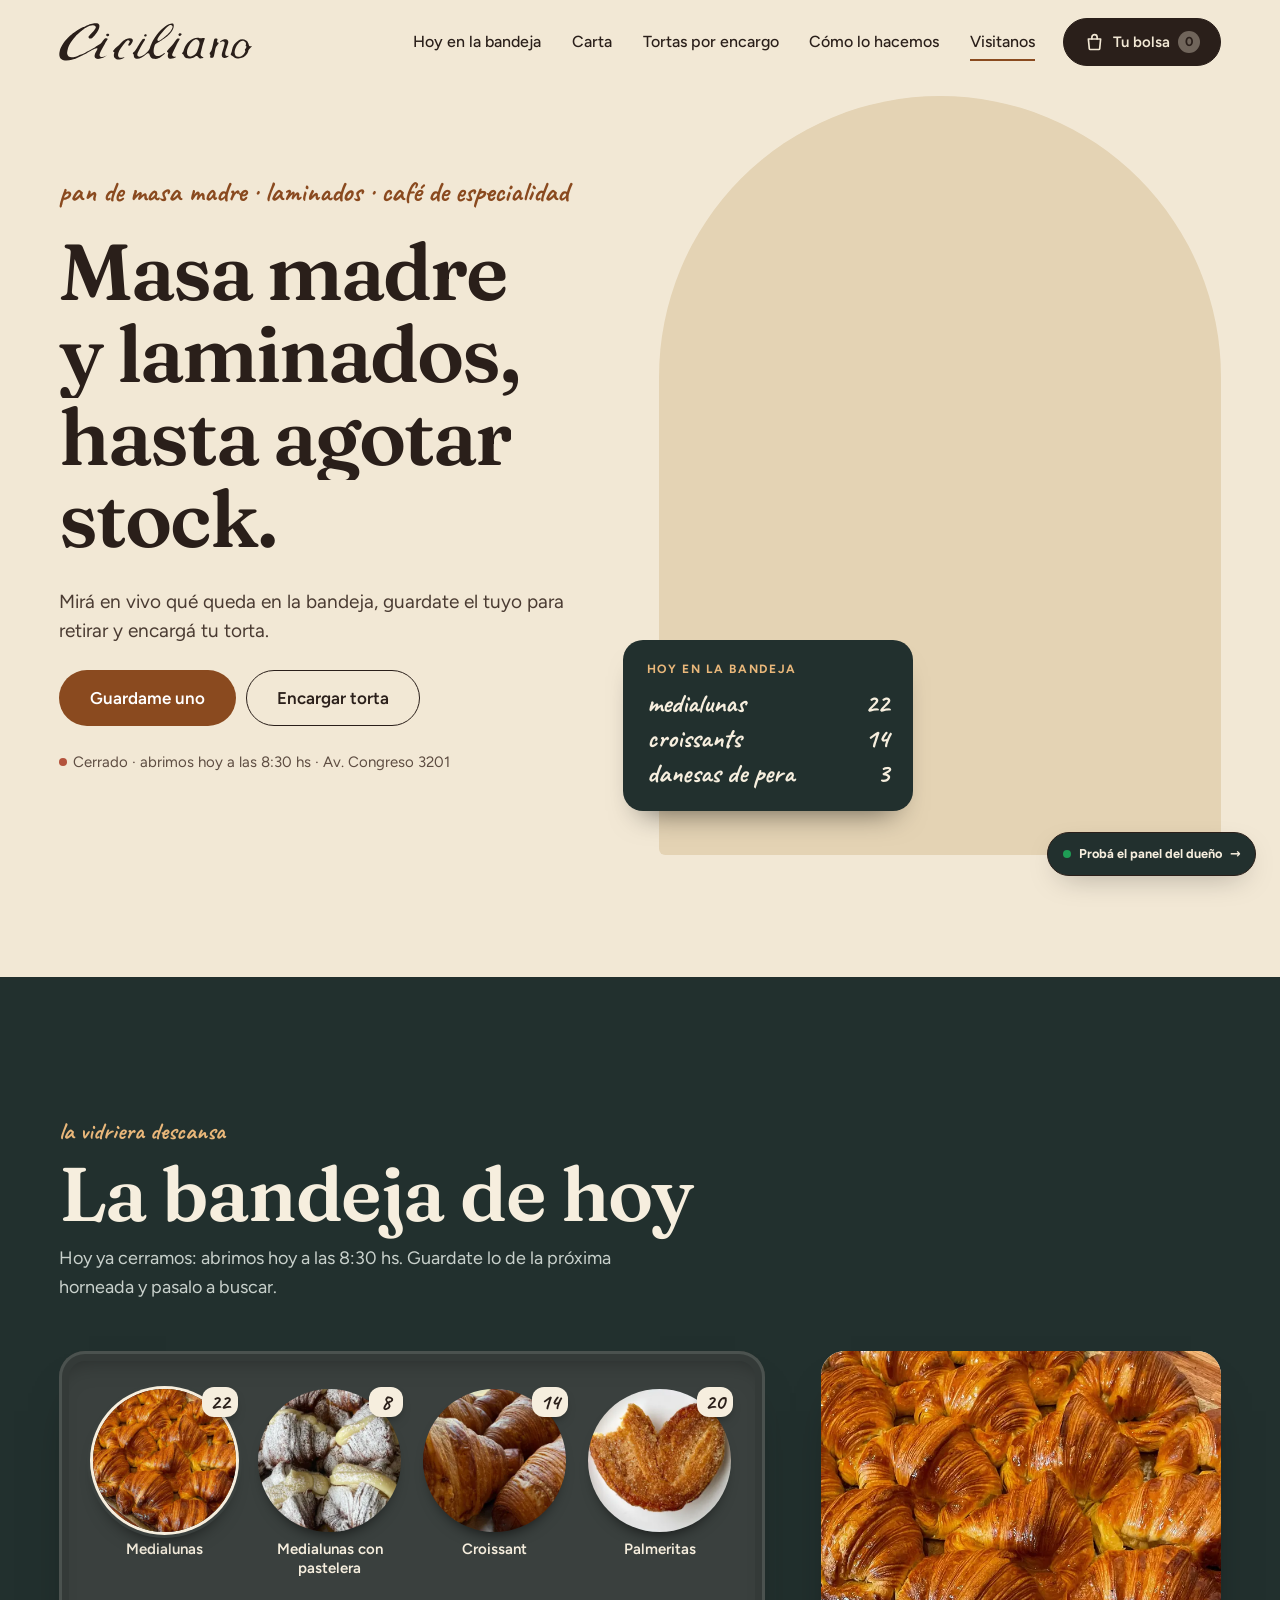
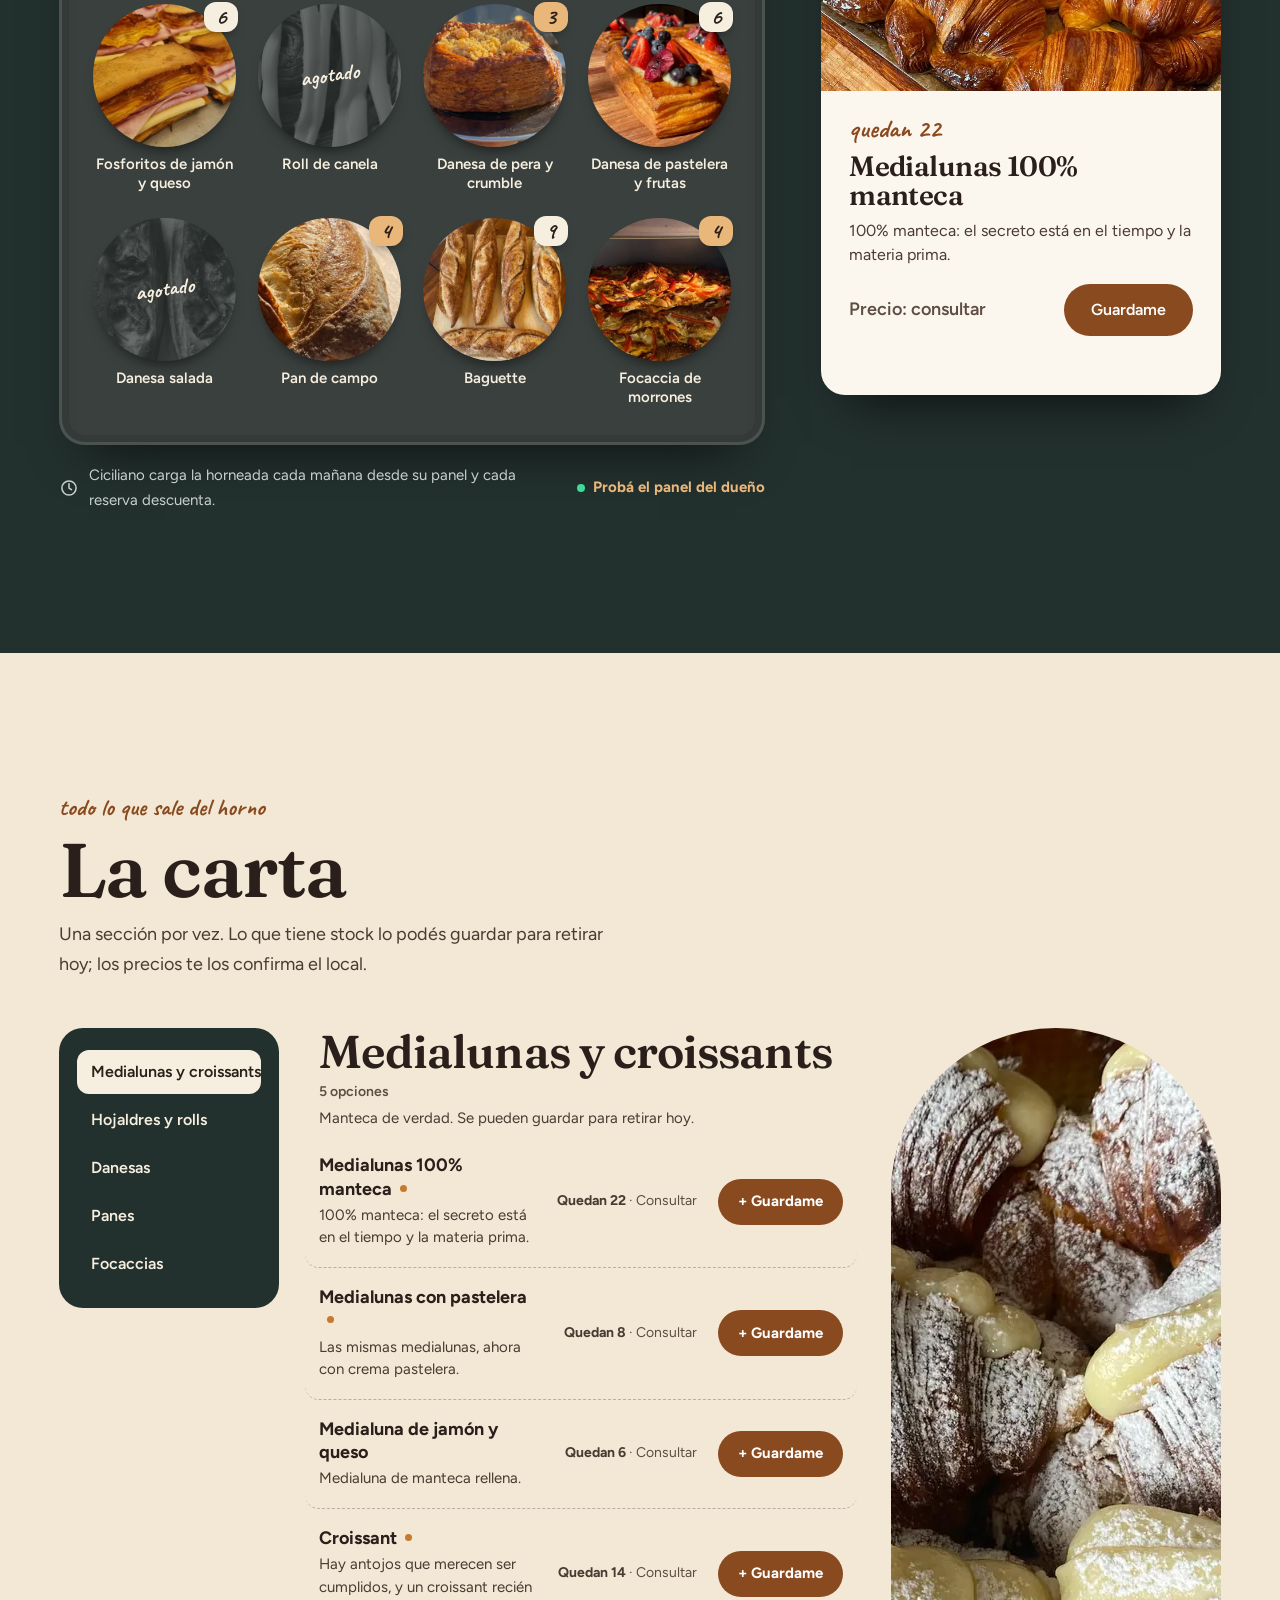
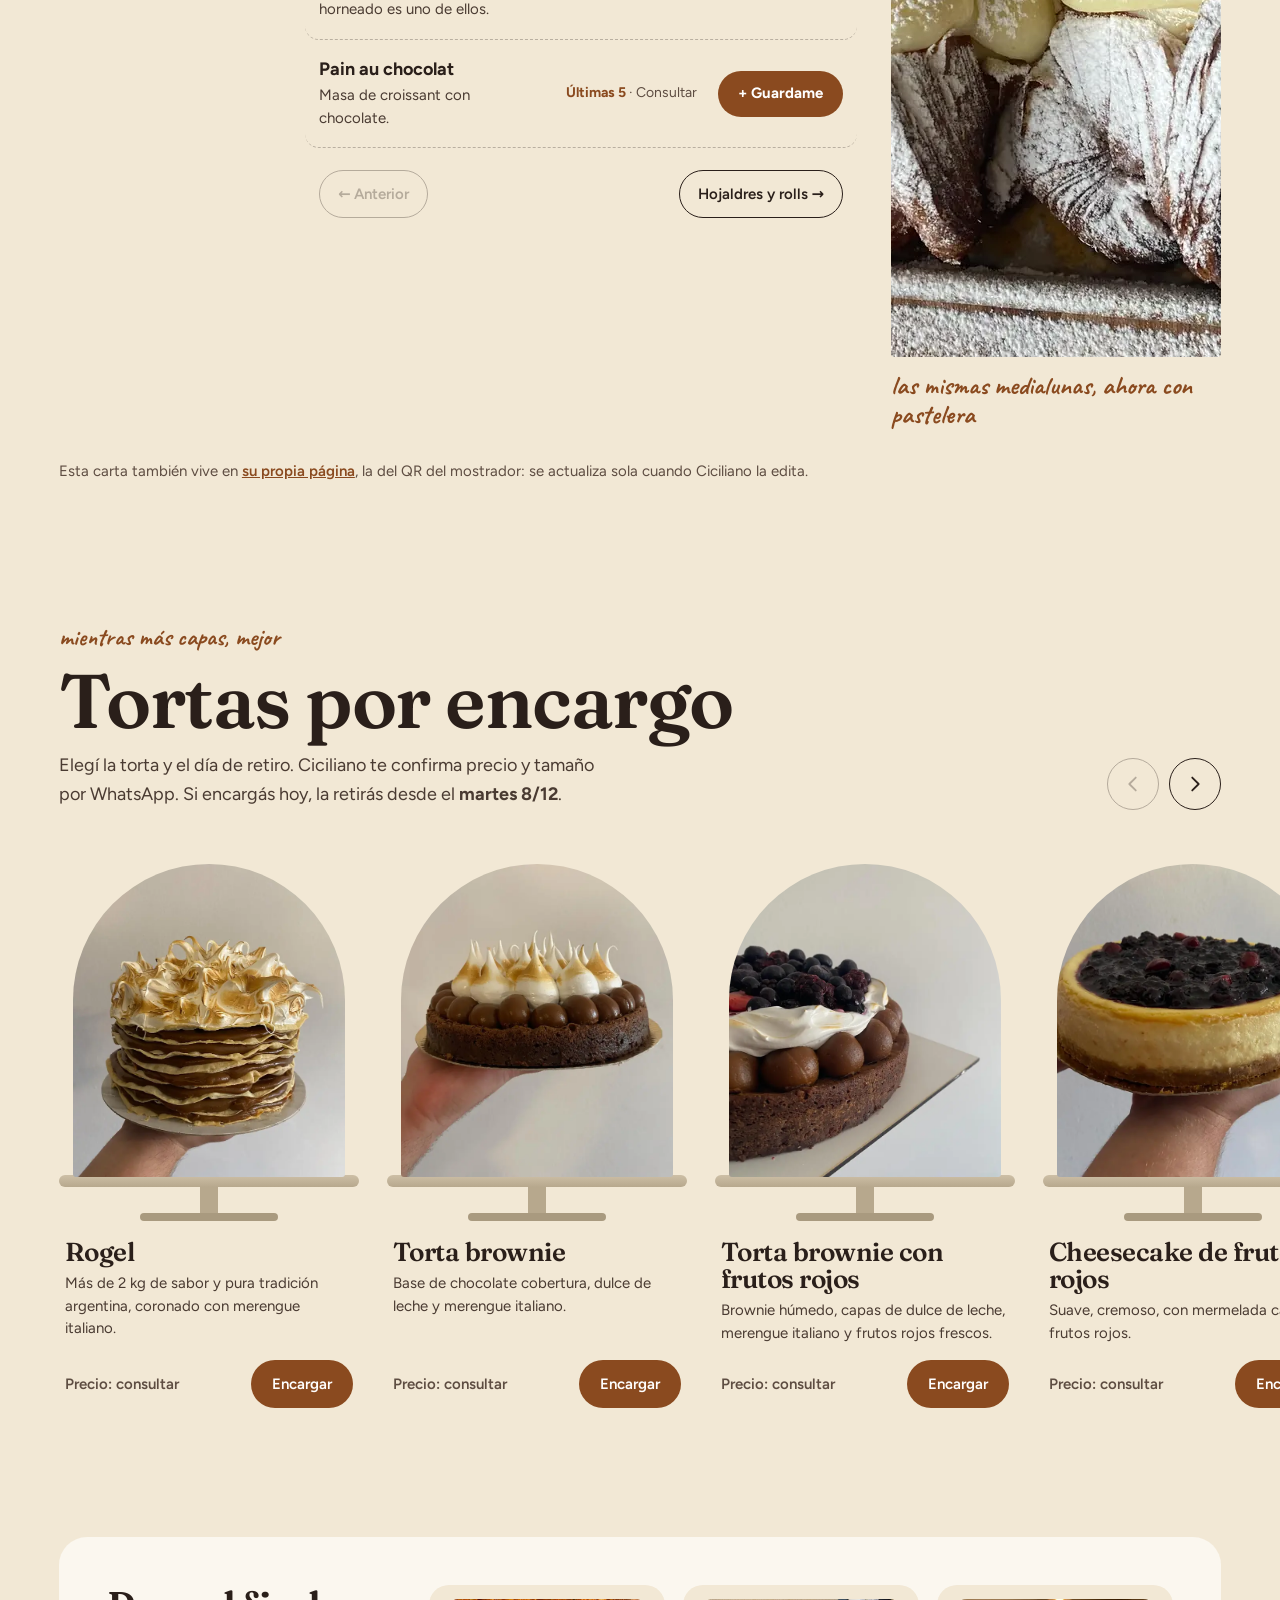
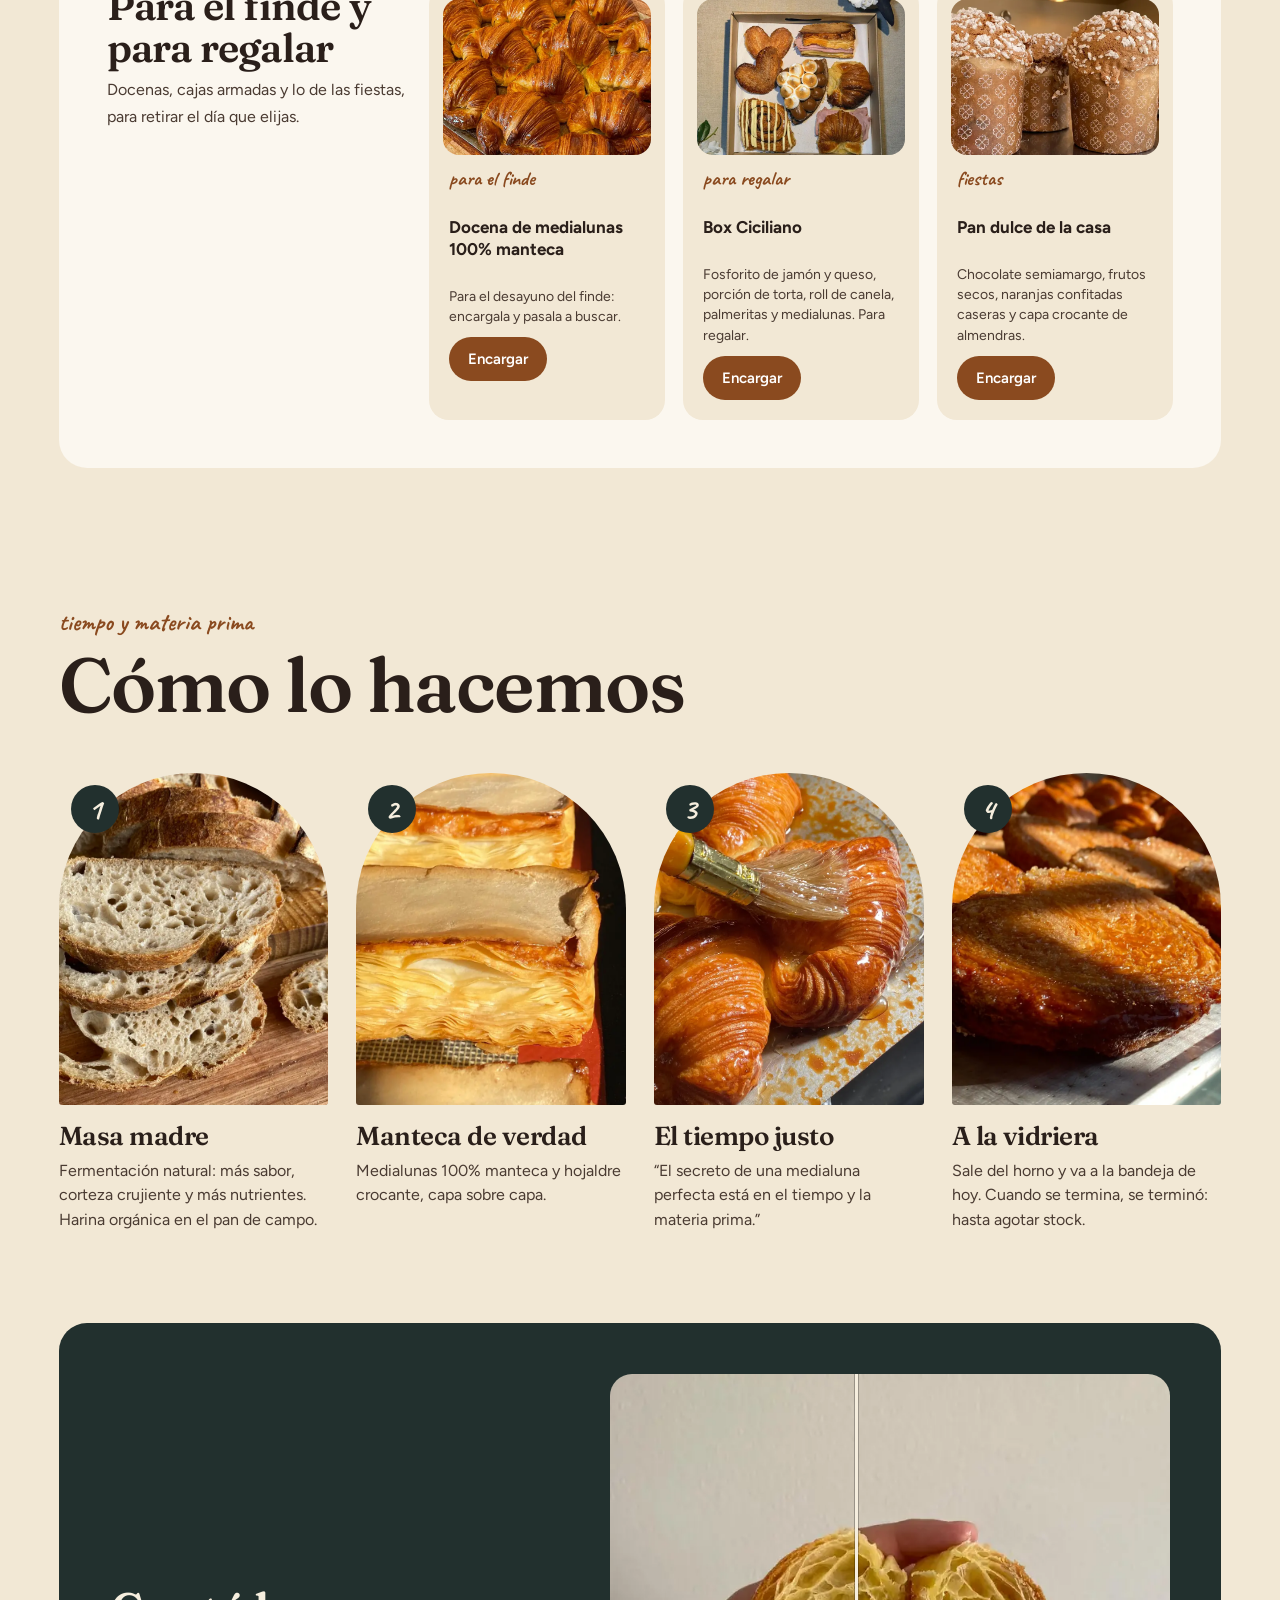
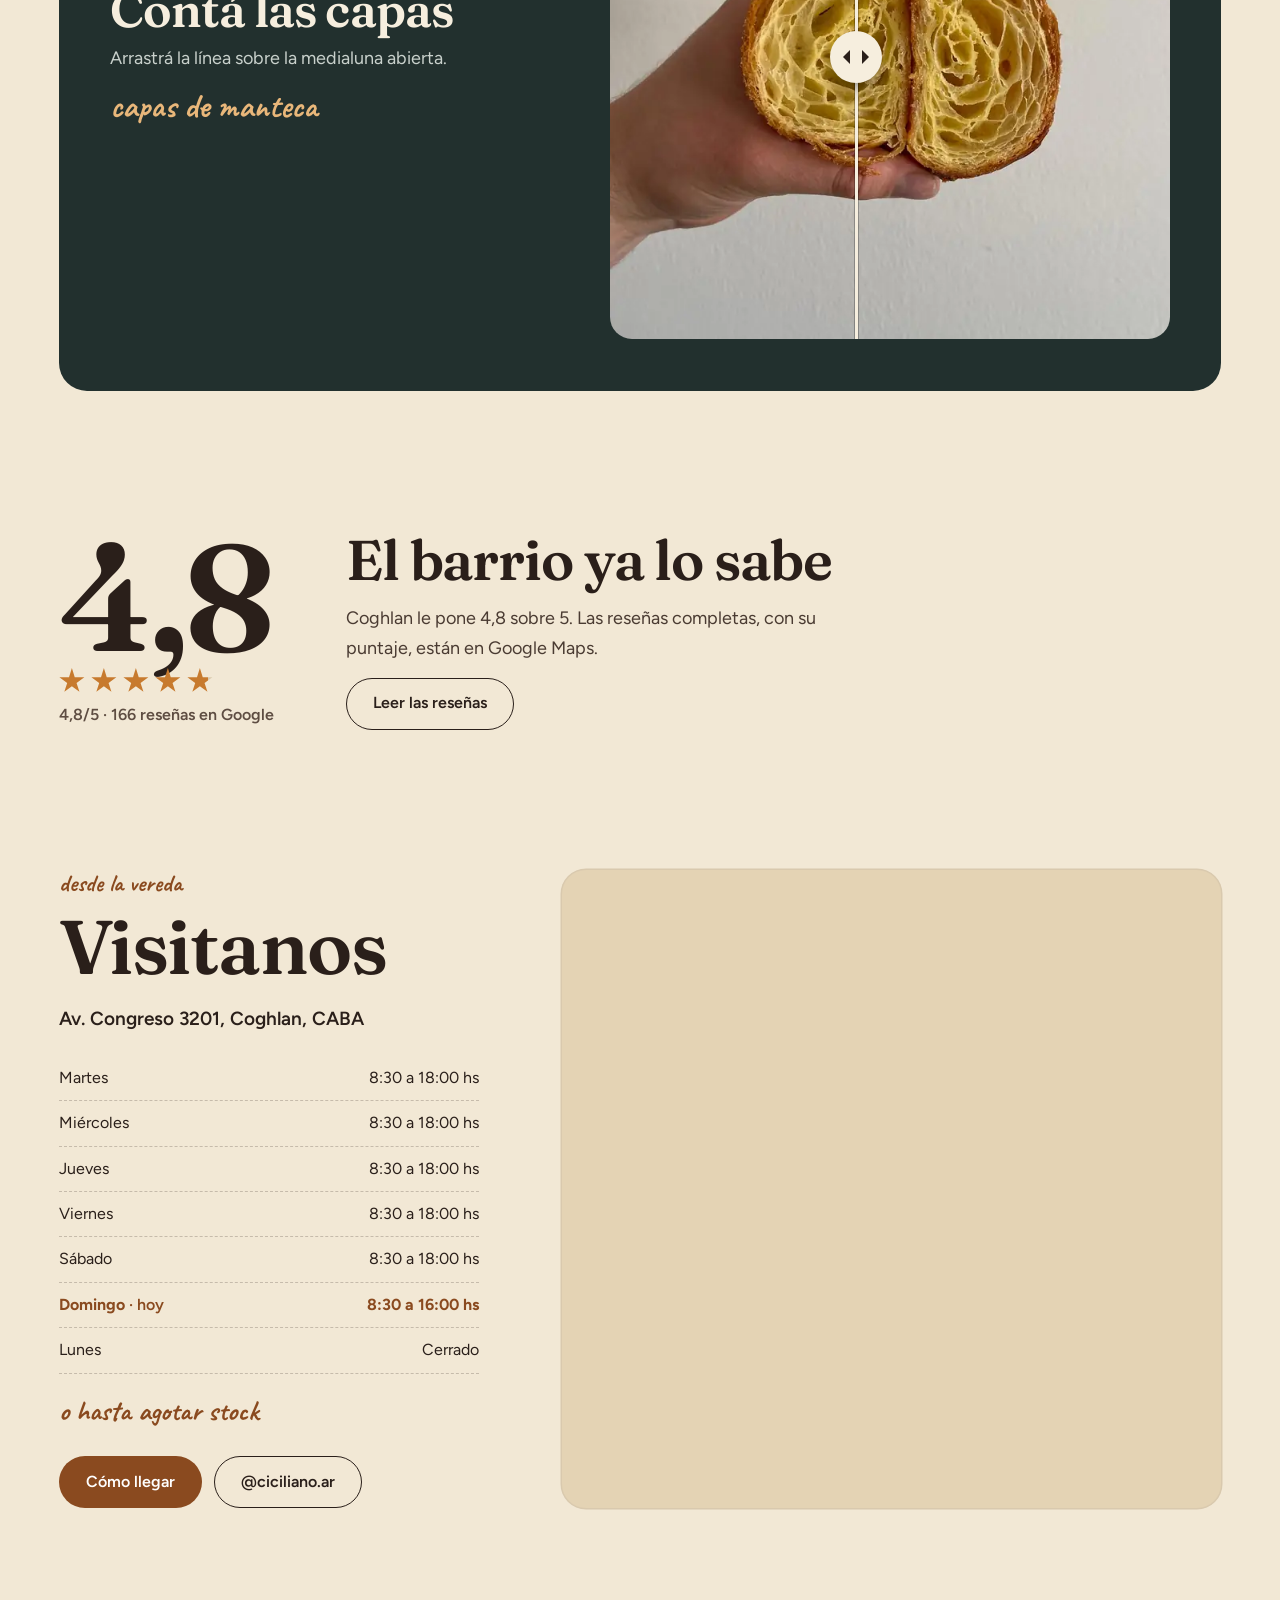
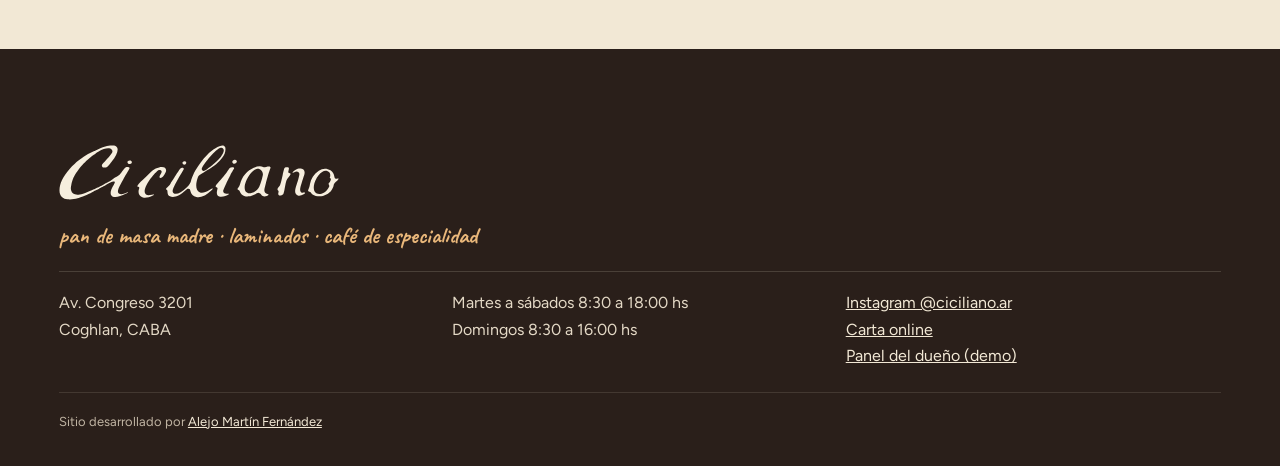
==== index.html @ fe84a6ce "Demo Ciciliano: bandeja de hoy con stock, carta, tortas por encargo y kit Co-Authored-By: Claude Opu" ====
<!doctype html>
<html lang="es">
<head>
<meta charset="utf-8">
<meta name="viewport" content="width=device-width, initial-scale=1, viewport-fit=cover">
<title>Ciciliano · Masa madre y laminados en Coghlan</title>
<meta property="og:image" content="https://ciciliano.vercel.app/img/og.jpg?v=1">
<meta property="og:image:width" content="1200">
<meta property="og:image:height" content="630">
<meta property="og:image:type" content="image/jpeg">
<meta property="og:image:alt" content="Ciciliano: masa madre y laminados en Coghlan, hasta agotar stock">
<meta property="og:title" content="Ciciliano · Hasta agotar stock">
<meta property="og:description" content="Croissants, panes de masa madre y tortas por encargo en Coghlan.">
<meta property="og:url" content="https://ciciliano.vercel.app/">
<meta property="og:type" content="website">
<meta property="og:site_name" content="Ciciliano">
<meta property="og:locale" content="es_AR">
<meta name="twitter:card" content="summary_large_image">
<meta name="twitter:image" content="https://ciciliano.vercel.app/img/og.jpg?v=1">
<meta name="description" content="Ciciliano: pan de masa madre, laminados y café de especialidad en Av. Congreso 3201, Coghlan. Mirá qué queda hoy, guardate el tuyo para retirar y encargá tu torta.">
<meta name="theme-color" content="#F2E8D5">
<link rel="icon" href="img/favicon.png" type="image/png">
<link rel="apple-touch-icon" href="img/apple-touch.png">
<script>
  (function () {
    var d = document.documentElement; d.classList.add('js');
    if (!matchMedia('(prefers-reduced-motion: reduce)').matches) d.classList.add('con-intro');
  })();
</script>
<link rel="preload" as="font" type="font/woff2" href="fonts/fraunces-latin-600-normal.woff2" crossorigin>
<link rel="preload" as="font" type="font/woff2" href="fonts/figtree-latin-400-normal.woff2" crossorigin>
<link rel="stylesheet" href="css/fuentes.css?v=1">
<link rel="preload" as="image" imagesrcset="img/f/hero-celu-480.webp 480w, img/f/hero-celu-800.webp 800w, img/f/hero-celu-1100.webp 1100w" imagesizes="92vw" media="(max-width: 899px)">
<link rel="preload" as="image" imagesrcset="img/f/hero-desk-800.webp 800w, img/f/hero-desk-1300.webp 1300w" imagesizes="46vw" media="(min-width: 900px)">
<link rel="stylesheet" href="kit/kit.css?v=1">
<link rel="stylesheet" href="css/estilos.css?v=1">
</head>
<body>

<!-- ============ INTRO: la vidriera se dibuja a tiza ============ -->
<div class="intro" aria-hidden="true">
  <div class="intro__panos"><span class="intro__pano"></span><span class="intro__pano"></span><span class="intro__pano"></span></div>
  <div class="intro__marca">
    <svg class="intro__luna" viewBox="0 0 64 40" fill="none" stroke="currentColor" stroke-width="1.8" stroke-linecap="round" stroke-linejoin="round"><path pathLength="1" d="M4 30c6-14 18-22 28-22s22 8 28 22"/><path pathLength="1" d="M4 30c4 2 8 2 12-2"/><path pathLength="1" d="M60 30c-4 2-8 2-12-2"/><path pathLength="1" d="M18 14c2 6 2 12 0 16"/><path pathLength="1" d="M32 8v22"/><path pathLength="1" d="M46 14c-2 6-2 12 0 16"/></svg>
    <img class="intro__logo" src="img/logo-claro.svg" alt="" width="2419" height="477">
  </div>
</div>

<a class="saltar" href="#hoy">Ir a la bandeja de hoy</a>

<!-- ============ BARRA ============ -->
<header class="barra" data-barra>
  <div class="barra__in">
    <a class="barra__logo" href="#inicio" aria-label="Ciciliano, inicio"><img src="img/logo.svg" alt="Ciciliano" width="2419" height="477"></a>
    <nav class="barra__nav" aria-label="Secciones">
      <a href="#hoy">Hoy en la bandeja</a>
      <a href="#carta">Carta</a>
      <a href="#tortas">Tortas por encargo</a>
      <a href="#capas">Cómo lo hacemos</a>
      <a href="#visitanos">Visitanos</a>
    </nav>
    <button type="button" class="bolsa-btn" data-kit-open="carrito" data-kit-target aria-label="Tu bolsa">
      <svg viewBox="0 0 24 24" aria-hidden="true"><path d="M5 8h14l-1.1 11.2a1 1 0 0 1-1 .8H7.1a1 1 0 0 1-1-.8Z"/><path d="M9 8V6a3 3 0 0 1 6 0v2"/></svg>
      <span class="bolsa-btn__t">Tu bolsa</span>
      <span class="bolsa-btn__n" data-bolsa-n>0</span>
    </button>
    <button type="button" class="menu-btn" data-menu-abrir aria-label="Abrir menú" aria-expanded="false" aria-controls="menu">
      <svg viewBox="0 0 24 24" aria-hidden="true"><path d="M4 9h16M4 15h16"/></svg>
    </button>
  </div>
</header>

<div class="menu" id="menu" hidden>
  <div class="menu__top">
    <img src="img/logo-claro.svg" alt="Ciciliano" width="2419" height="477" class="menu__logo">
    <button type="button" class="menu__cerrar" data-menu-cerrar aria-label="Cerrar menú"><svg viewBox="0 0 24 24" aria-hidden="true"><path d="M6 6l12 12M18 6L6 18"/></svg></button>
  </div>
  <nav class="menu__nav" aria-label="Menú">
    <a href="#hoy">Hoy en la bandeja</a>
    <a href="#carta">Carta</a>
    <a href="#tortas">Tortas por encargo</a>
    <a href="#capas">Cómo lo hacemos</a>
    <a href="#visitanos">Visitanos</a>
  </nav>
  <p class="menu__pie">Martes a sábados 8:30 a 18:00 hs<br>Domingos 8:30 a 16:00 hs<br><span class="tiza">o hasta agotar stock</span></p>
  <a class="panel-link" href="admin/" target="_blank" rel="noopener">Probá el panel del dueño</a>
</div>

<main id="inicio">

<!-- ============ HERO A · Recién salido ============ -->
<section class="hero" aria-labelledby="hero-t">
  <div class="hero__in">
    <div class="hero__texto">
      <p class="hero__kicker tiza" data-kicker><span class="solo-desk">pan de </span>masa madre · laminados · café<span class="solo-desk"> de especialidad</span></p>
      <h1 class="hero__t" id="hero-t"><span class="ln"><span>Masa madre</span></span> <span class="ln"><span>y laminados,</span></span> <span class="ln"><span>hasta agotar</span></span> <span class="ln"><span>stock.</span></span></h1>
      <p class="hero__sub">Mirá en vivo qué queda en la bandeja, guardate el tuyo para retirar y encargá tu torta.</p>
      <div class="hero__ctas">
        <a class="btn btn--corteza" href="#hoy">Guardame uno</a>
        <a class="btn btn--linea" href="#tortas">Encargar torta</a>
      </div>
      <p class="hero__estado" data-estado>Martes a sábados 8:30 a 18:00 hs · Av. Congreso 3201</p>
    </div>
    <figure class="hero__foto">
      <picture>
        <source media="(min-width: 900px)" srcset="img/f/hero-desk-800.webp 800w, img/f/hero-desk-1300.webp 1300w" sizes="46vw">
        <img src="img/f/hero-celu-800.webp" srcset="img/f/hero-celu-480.webp 480w, img/f/hero-celu-800.webp 800w, img/f/hero-celu-1100.webp 1100w" sizes="92vw" alt="Bandeja de medialunas de manteca recién horneadas" width="1440" height="1911" fetchpriority="high" decoding="async">
      </picture>
      <div class="hero__ticket" data-ticket>
        <span class="hero__ticket-k">Hoy en la bandeja</span>
        <ul class="hero__ticket-l" data-ticket-lista>
          <li><span>medialunas</span><b>&nbsp;</b></li>
          <li><span>croissants</span><b>&nbsp;</b></li>
          <li><span>danesas</span><b>&nbsp;</b></li>
        </ul>
      </div>
    </figure>
  </div>
</section>

<!-- ============ LA BANDEJA DE HOY ============ -->
<section class="hoy" id="hoy" aria-labelledby="hoy-t">
  <div class="hoy__in">
    <header class="sec-cab rv">
      <p class="tiza sec-cab__k" data-momento-k>recién salido del horno</p>
      <h2 class="sec-cab__t" id="hoy-t">La bandeja de hoy</h2>
      <p class="sec-cab__sub" data-momento-sub>Lo que salió del horno y cuánto queda. Tocá una pieza y te la guardamos para retirar.</p>
    </header>
    <div class="hoy__grid">
      <div class="bandeja rv" data-bandeja-wrap>
        <div class="bandeja__marco">
          <ul class="bandeja__piezas" data-bandeja aria-label="Productos de hoy"></ul>
        </div>
        <p class="bandeja__pie"><svg viewBox="0 0 24 24" aria-hidden="true"><path d="M12 7v5l3 2"/><circle cx="12" cy="12" r="8.5"/></svg><span data-bandeja-pie>Ciciliano carga la horneada cada mañana desde su panel y cada reserva descuenta.</span><a class="panel-link" href="admin/" target="_blank" rel="noopener">Probá el panel del dueño</a></p>
      </div>
      <aside class="pieza" data-pieza aria-labelledby="pieza-t" aria-live="polite">
        <div class="pieza__hoja">
          <button type="button" class="pieza__cerrar" data-pieza-cerrar aria-label="Cerrar"><svg viewBox="0 0 24 24" aria-hidden="true"><path d="M6 6l12 12M18 6L6 18"/></svg></button>
          <figure class="pieza__foto"><img src="img/f/medialunas-700.webp" alt="" width="700" height="929" data-pieza-img decoding="async"></figure>
          <div class="pieza__body">
            <p class="pieza__q tiza" data-pieza-q>&nbsp;</p>
            <h3 class="pieza__t" id="pieza-t" data-pieza-t>Medialunas 100% manteca</h3>
            <p class="pieza__d" data-pieza-d>&nbsp;</p>
            <div class="pieza__acc">
              <span class="pieza__precio" data-pieza-precio>Consultar</span>
              <button type="button" class="btn btn--corteza pieza__add" data-pieza-add>Guardame</button>
            </div>
            <p class="pieza__en" data-pieza-en>&nbsp;</p>
          </div>
        </div>
      </aside>
    </div>
  </div>
  <div class="pieza-fondo" data-pieza-fondo hidden></div>
</section>

<!-- ============ CARTA ============ -->
<section class="carta" id="carta" aria-labelledby="carta-t">
  <div class="carta__in">
    <header class="sec-cab rv">
      <p class="tiza sec-cab__k">todo lo que sale del horno</p>
      <h2 class="sec-cab__t" id="carta-t">La carta</h2>
      <p class="sec-cab__sub">Una sección por vez. Lo que tiene stock lo podés guardar para retirar hoy; los precios te los confirma el local.</p>
    </header>
    <div class="carta__grid rv">
      <div id="carta-kit" class="carta-kit" data-kit="carta"></div>
      <figure class="carta__foto" aria-hidden="true">
        <img src="img/f/medialunas-pastelera-700.webp" alt="" width="700" height="929" data-foto-img decoding="async">
        <figcaption class="tiza" data-foto-nom>las mismas medialunas, ahora con pastelera</figcaption>
      </figure>
    </div>
    <p class="carta__qr">Esta carta también vive en <a href="carta/">su propia página</a>, la del QR del mostrador: se actualiza sola cuando Ciciliano la edita.</p>
  </div>
</section>

<!-- ============ TORTAS POR ENCARGO: el pie de tortas ============ -->
<section class="tortas" id="tortas" aria-labelledby="tortas-t">
  <div class="tortas__in">
    <header class="sec-cab sec-cab--fila rv">
      <div>
        <p class="tiza sec-cab__k">mientras más capas, mejor</p>
        <h2 class="sec-cab__t" id="tortas-t">Tortas por encargo</h2>
        <p class="sec-cab__sub">Elegí la torta y el día de retiro. Ciciliano te confirma precio y tamaño por WhatsApp. <span data-proximo>Se encargan con 48 hs.</span></p>
      </div>
      <div class="flechas" aria-hidden="false">
        <button type="button" class="flecha" data-tortas-prev aria-label="Torta anterior"><svg viewBox="0 0 24 24" aria-hidden="true"><path d="M15 5l-7 7 7 7"/></svg></button>
        <button type="button" class="flecha" data-tortas-next aria-label="Torta siguiente"><svg viewBox="0 0 24 24" aria-hidden="true"><path d="M9 5l7 7-7 7"/></svg></button>
      </div>
    </header>
    <div class="pies rv" data-pies aria-label="Tortas enteras"></div>
    <div class="regalar rv">
      <div class="regalar__cab">
        <h3 class="regalar__t">Para el finde y para regalar</h3>
        <p class="regalar__sub">Docenas, cajas armadas y lo de las fiestas, para retirar el día que elijas.</p>
      </div>
      <div class="regalar__lista" data-regalar></div>
    </div>
  </div>
</section>

<!-- ============ CÓMO LO HACEMOS ============ -->
<section class="capas" id="capas" aria-labelledby="capas-t">
  <div class="capas__in">
    <header class="sec-cab rv">
      <p class="tiza sec-cab__k">tiempo y materia prima</p>
      <h2 class="sec-cab__t" id="capas-t">Cómo lo hacemos</h2>
    </header>
    <ol class="pasos" data-pasos>
      <li class="paso rv" style="--d:0">
        <figure class="paso__foto"><img src="img/f/pan-rebanado-700.webp" alt="Pan de campo de masa madre cortado" width="700" height="828" loading="lazy" decoding="async" draggable="false"></figure>
        <span class="paso__n tiza">1</span>
        <h3 class="paso__t">Masa madre</h3>
        <p class="paso__d">Fermentación natural: más sabor, corteza crujiente y más nutrientes. Harina orgánica en el pan de campo.</p>
      </li>
      <li class="paso rv" style="--d:1">
        <figure class="paso__foto"><img src="img/f/fosforitos-700.webp" alt="Capas de hojaldre de un fosforito" width="700" height="928" loading="lazy" decoding="async" draggable="false"></figure>
        <span class="paso__n tiza">2</span>
        <h3 class="paso__t">Manteca de verdad</h3>
        <p class="paso__d">Medialunas 100% manteca y hojaldre crocante, capa sobre capa.</p>
      </li>
      <li class="paso rv" style="--d:2">
        <figure class="paso__foto"><img src="img/f/pincelado-800.webp" alt="Croissants recién pincelados" width="800" height="1066" loading="lazy" decoding="async" draggable="false"></figure>
        <span class="paso__n tiza">3</span>
        <h3 class="paso__t">El tiempo justo</h3>
        <p class="paso__d">“El secreto de una medialuna perfecta está en el tiempo y la materia prima.”</p>
      </li>
      <li class="paso rv" style="--d:3">
        <figure class="paso__foto"><img src="img/f/palmeritas-bandeja-700.webp" alt="Bandeja de palmeritas recién horneadas" width="700" height="933" loading="lazy" decoding="async" draggable="false"></figure>
        <span class="paso__n tiza">4</span>
        <h3 class="paso__t">A la vidriera</h3>
        <p class="paso__d">Sale del horno y va a la bandeja de hoy. Cuando se termina, se terminó: hasta agotar stock.</p>
      </li>
    </ol>
    <div class="lupa rv">
      <div class="lupa__txt">
        <h3 class="lupa__t">Contá las capas</h3>
        <p class="lupa__d">Arrastrá la línea sobre la medialuna abierta.</p>
        <p class="lupa__nom tiza" data-lupa-nom aria-live="polite">capas de manteca</p>
      </div>
      <div class="lupa__fig" data-lupa>
        <img src="img/f/medialuna-corte-700.webp" srcset="img/f/medialuna-corte-700.webp 700w, img/f/medialuna-corte-1100.webp 1100w" sizes="(min-width: 900px) 560px, 90vw" alt="Medialuna abierta en la mano: se ven las capas del laminado" width="700" height="707" loading="lazy" decoding="async" draggable="false">
        <span class="lupa__linea" data-lupa-linea aria-hidden="true"><span class="lupa__manija"></span></span>
        <label class="sr" for="lupa-r">Mover la línea</label>
        <input class="lupa__rango" id="lupa-r" type="range" min="0" max="100" value="44" data-lupa-r>
      </div>
    </div>
  </div>
</section>

<!-- ============ RESEÑAS ============ -->
<section class="resenas" id="resenas" aria-labelledby="resenas-t">
  <div class="resenas__in rv">
    <div class="resenas__nota">
      <span class="resenas__num">4,8</span>
      <span class="estrellas" role="img" aria-label="4,8 de 5 estrellas"><i></i><i></i><i></i><i></i><i class="casi"></i></span>
      <span class="resenas__de">4,8/5 · 166 reseñas en Google</span>
    </div>
    <div class="resenas__txt">
      <h2 class="resenas__t" id="resenas-t">El barrio ya lo sabe</h2>
      <p>Coghlan le pone 4,8 sobre 5. Las reseñas completas, con su puntaje, están en Google Maps.</p>
      <a class="btn btn--linea" href="https://www.google.com/maps/search/?api=1&amp;query=Ciciliano+Av.+Congreso+3201+CABA" target="_blank" rel="noopener">Leer las reseñas</a>
    </div>
  </div>
</section>

<!-- ============ VISITANOS ============ -->
<section class="visitanos" id="visitanos" aria-labelledby="visitanos-t">
  <div class="visitanos__in">
    <div class="visitanos__datos rv">
      <p class="tiza sec-cab__k">desde la vereda</p>
      <h2 class="sec-cab__t" id="visitanos-t">Visitanos</h2>
      <p class="visitanos__dir">Av. Congreso 3201, Coghlan, CABA</p>
      <ul class="horario" data-horario>
        <li data-dia="2"><span>Martes</span><span>8:30 a 18:00 hs</span></li>
        <li data-dia="3"><span>Miércoles</span><span>8:30 a 18:00 hs</span></li>
        <li data-dia="4"><span>Jueves</span><span>8:30 a 18:00 hs</span></li>
        <li data-dia="5"><span>Viernes</span><span>8:30 a 18:00 hs</span></li>
        <li data-dia="6"><span>Sábado</span><span>8:30 a 18:00 hs</span></li>
        <li data-dia="0"><span>Domingo</span><span>8:30 a 16:00 hs</span></li>
        <li data-dia="1"><span>Lunes</span><span>Cerrado</span></li>
      </ul>
      <p class="visitanos__stock tiza">o hasta agotar stock</p>
      <div class="visitanos__ctas">
        <a class="btn btn--corteza" href="https://www.google.com/maps/dir/?api=1&amp;destination=Av.+Congreso+3201,+CABA" target="_blank" rel="noopener">Cómo llegar</a>
        <a class="btn btn--linea" href="https://instagram.com/ciciliano.ar" target="_blank" rel="noopener">@ciciliano.ar</a>
      </div>
    </div>
    <div class="visitanos__mapa rv">
      <iframe title="Mapa: Ciciliano en Av. Congreso 3201" src="https://www.google.com/maps?q=Av.+Congreso+3201,+C1430+CABA&amp;z=16&amp;output=embed" loading="lazy" referrerpolicy="no-referrer-when-downgrade" allowfullscreen></iframe>
    </div>
  </div>
</section>

</main>

<footer class="pie">
  <div class="pie__in">
    <img src="img/logo-claro.svg" alt="Ciciliano" width="2419" height="477" class="pie__logo" loading="lazy">
    <p class="pie__lema tiza">pan de masa madre · laminados · café de especialidad</p>
    <div class="pie__cols">
      <p>Av. Congreso 3201<br>Coghlan, CABA</p>
      <p>Martes a sábados 8:30 a 18:00 hs<br>Domingos 8:30 a 16:00 hs</p>
      <p><a href="https://instagram.com/ciciliano.ar" target="_blank" rel="noopener">Instagram @ciciliano.ar</a><br><a href="carta/">Carta online</a><br><a href="admin/" target="_blank" rel="noopener">Panel del dueño (demo)</a></p>
    </div>
    <p class="pie__credito">Sitio desarrollado por <a href="https://alejomfernandez.com.ar" target="_blank" rel="noopener">Alejo Martín Fernández</a></p>
  </div>
</footer>

<script type="module" src="js/main.js?v=1"></script>
</body>
</html>
---- css/fuentes.css ----
@font-face{font-family:'Fraunces';font-style:normal;font-weight:600;font-display:swap;src:url(../fonts/fraunces-latin-600-normal.woff2) format('woff2')}
@font-face{font-family:'Fraunces';font-style:italic;font-weight:400;font-display:swap;src:url(../fonts/fraunces-latin-400-italic.woff2) format('woff2')}
@font-face{font-family:'Caveat';font-style:normal;font-weight:700;font-display:swap;src:url(../fonts/caveat-latin-700-normal.woff2) format('woff2')}
@font-face{font-family:'Figtree';font-style:normal;font-weight:400;font-display:swap;src:url(../fonts/figtree-latin-400-normal.woff2) format('woff2')}
@font-face{font-family:'Figtree';font-style:normal;font-weight:500;font-display:swap;src:url(../fonts/figtree-latin-500-normal.woff2) format('woff2')}
@font-face{font-family:'Figtree';font-style:normal;font-weight:600;font-display:swap;src:url(../fonts/figtree-latin-600-normal.woff2) format('woff2')}
@font-face{font-family:'Figtree';font-style:normal;font-weight:700;font-display:swap;src:url(../fonts/figtree-latin-700-normal.woff2) format('woff2')}
---- kit/kit.css ----
/* KIT DEMOS — estilos de módulos y popups.
   Todo sale de las variables --kit-* que arma core/theme.js desde cliente.json → marca.
   Cada demo puede pisar cualquier variable o clase .kit-* en su propio CSS. */

:root {
  --kit-bg: #fff; --kit-surface: #fff; --kit-text: #151515; --kit-muted: #666; --kit-primary: #111; --kit-on-primary: #fff;
  --kit-accent: #fc0; --kit-on-accent: #111; --kit-border: #ddd; --kit-ok: #1f9d55; --kit-warn: #d97706; --kit-danger: #d42a1d;
  --kit-font-head: inherit; --kit-font-body: inherit; --kit-head-case: uppercase;
  --kit-radius: 14px; --kit-radius-btn: 12px; --kit-border-w: 1.5px; --kit-shadow: 0 10px 30px -12px rgba(0,0,0,.35);
  --kit-ease: cubic-bezier(.2,.8,.2,1); --kit-z: 9000;
}
.kit-root, .kit-root *, .kit-root *::before, .kit-root *::after { box-sizing: border-box; }
.kit-root [hidden], .kit-root[hidden] { display: none !important; }
.kit-root { font-family: var(--kit-font-body); color: var(--kit-text); -webkit-tap-highlight-color: transparent; }
.kit-sr { position: absolute !important; width: 1px; height: 1px; overflow: hidden; clip: rect(0 0 0 0); white-space: nowrap; }
html.kit-lock { overflow: hidden; }
html.kit-lock body { overflow: hidden; touch-action: none; }

/* ---------- botones ---------- */
.kit-btn {
  appearance: none; display: inline-flex; align-items: center; justify-content: center; gap: .45em;
  min-height: 44px; padding: .7em 1.15em; border: var(--kit-border-w) solid var(--kit-primary); border-radius: var(--kit-radius-btn);
  background: var(--kit-primary); color: var(--kit-on-primary); font: 700 .95rem/1.1 var(--kit-font-body); text-decoration: none;
  cursor: pointer; transition: transform .15s var(--kit-ease), filter .15s, background .2s, box-shadow .2s; white-space: nowrap;
}
.kit-btn:hover { filter: brightness(1.08); }
.kit-btn:active { transform: translateY(1px) scale(.98); }
.kit-btn:focus-visible, .kit-chip:focus-visible, .kit-tab:focus-visible, .kit-add:focus-visible, .kit-x:focus-visible { outline: 3px solid var(--kit-accent); outline-offset: 2px; }
.kit-btn--ghost { background: var(--kit-surface); color: var(--kit-text); border-color: var(--kit-border); }
.kit-btn--danger { background: var(--kit-danger); border-color: var(--kit-danger); color: #fff; }
.kit-btn--danger-t { color: var(--kit-danger); }
.kit-btn--sm { min-height: 36px; padding: .45em .85em; font-size: .85rem; }
.kit-btn--big { min-height: 54px; font-size: 1.05rem; font-family: var(--kit-font-head); text-transform: var(--kit-head-case); letter-spacing: .02em; }
.kit-btn--block { width: 100%; }
.kit-btn[disabled] { opacity: .55; cursor: not-allowed; }
.kit-btn.is-loading { position: relative; color: transparent !important; }
.kit-btn.is-loading::after { content: ""; position: absolute; width: 20px; height: 20px; border: 2.5px solid var(--kit-on-primary); border-right-color: transparent; border-radius: 50%; animation: kit-spin .7s linear infinite; }
.kit-icon { appearance: none; width: 36px; height: 36px; display: inline-grid; place-items: center; border: var(--kit-border-w) solid var(--kit-border); border-radius: 10px; background: var(--kit-surface); color: var(--kit-text); cursor: pointer; font-size: 1rem; }
.kit-icon--danger { color: var(--kit-danger); }
.kit-icon[disabled] { opacity: .35; cursor: default; }
.kit-row { display: flex; gap: .6rem; flex-wrap: wrap; align-items: center; }
.kit-row--end { justify-content: flex-end; } .kit-row--center { justify-content: center; } .kit-row--between { justify-content: space-between; }
.kit-row--stack { flex-direction: column; align-items: stretch; }

/* ---------- badges / tags ---------- */
.kit-badge { display: inline-flex; align-items: center; gap: .3em; padding: .28em .6em; border-radius: 999px; font: 700 .72rem/1 var(--kit-font-body); letter-spacing: .02em; background: color-mix(in srgb, var(--kit-text) 9%, var(--kit-surface)); color: var(--kit-text); white-space: nowrap; }
.kit-badge--ok { background: color-mix(in srgb, var(--kit-ok) 16%, var(--kit-surface)); color: color-mix(in srgb, var(--kit-ok) 75%, #000); }
.kit-badge--warn { background: color-mix(in srgb, var(--kit-warn) 18%, var(--kit-surface)); color: color-mix(in srgb, var(--kit-warn) 70%, #000); }
.kit-badge--danger, .kit-badge--off { background: color-mix(in srgb, var(--kit-danger) 14%, var(--kit-surface)); color: color-mix(in srgb, var(--kit-danger) 80%, #000); }
.kit-badge--new { background: var(--kit-accent); color: var(--kit-on-accent); animation: kit-pulse 1.4s ease-in-out 3; }
.kit-tag { display: inline-grid; place-items: center; width: 1.15em; height: 1.15em; vertical-align: -.12em; margin-left: .15em; color: var(--kit-primary); }
.kit-tag svg { width: 100%; height: 100%; }
.kit-tag--txt { width: auto; height: auto; font-size: .7em; padding: .15em .45em; border-radius: 999px; background: var(--kit-accent); color: var(--kit-on-accent); }

/* ---------- carta ---------- */
.kit-carta { --kit-cols: 1; }
.kit-tabs { display: flex; gap: .5rem; overflow-x: auto; scrollbar-width: none; padding: 2px 2px 10px; margin-bottom: .5rem; scroll-snap-type: x proximity; }
.kit-tabs::-webkit-scrollbar { display: none; }
.kit-tab {
  appearance: none; flex: 0 0 auto; scroll-snap-align: start; min-height: 44px; padding: .55em 1.1em;
  border: var(--kit-border-w) solid var(--kit-text); border-radius: var(--kit-radius-btn); background: var(--kit-surface); color: var(--kit-text);
  font: 700 .95rem/1 var(--kit-font-head); text-transform: var(--kit-head-case); letter-spacing: .03em; cursor: pointer; transition: background .2s, color .2s, transform .15s;
}
.kit-tab.is-on { background: var(--kit-primary); border-color: var(--kit-primary); color: var(--kit-on-primary); }
.kit-carta__panel { display: grid; grid-template-columns: repeat(var(--kit-cols), minmax(0, 1fr)); gap: 0 2rem; }
.kit-item {
  display: grid; grid-template-columns: auto minmax(0, 1fr) auto; gap: .9rem; align-items: center; padding: 1rem 0;
  border-bottom: var(--kit-border-w) dashed var(--kit-border); min-width: 0;
  animation: kit-up .5s var(--kit-ease) both; animation-delay: calc(var(--i, 0) * 45ms);
}
.kit-item:not(:has(.kit-item__foto)) { grid-template-columns: minmax(0, 1fr) auto; }
.kit-item.is-off { opacity: .55; }
.kit-item__foto { width: 64px; height: 64px; object-fit: cover; border-radius: calc(var(--kit-radius) * .7); }
.kit-item__name { margin: 0 0 .25rem; font: 400 1.2rem/1.05 var(--kit-font-head); text-transform: var(--kit-head-case); }
.kit-item__n { margin-right: .5em; color: var(--kit-primary); }
.kit-item__desc { margin: 0; color: var(--kit-muted); font-size: .9rem; line-height: 1.4; }
.kit-item__side { display: flex; flex-direction: column; align-items: flex-end; gap: .45rem; }
.kit-price { font: 700 1.05rem/1 var(--kit-font-body); white-space: nowrap; }
.kit-price--na { font-size: .85rem; color: var(--kit-muted); font-weight: 600; }
.kit-add {
  appearance: none; min-height: 40px; padding: .45em .9em; border: var(--kit-border-w) solid var(--kit-primary); border-radius: var(--kit-radius-btn);
  background: var(--kit-surface); color: var(--kit-primary); font: 800 .85rem/1 var(--kit-font-body); cursor: pointer; white-space: nowrap;
  transition: background .2s, color .2s, transform .12s;
}
.kit-add:hover { background: var(--kit-primary); color: var(--kit-on-primary); }
.kit-add:active { transform: scale(.94); }
.kit-step { display: inline-flex; align-items: center; border: var(--kit-border-w) solid var(--kit-primary); border-radius: var(--kit-radius-btn); background: var(--kit-primary); color: var(--kit-on-primary); overflow: hidden; animation: kit-pop .25s var(--kit-ease); }
.kit-step button { appearance: none; width: 38px; height: 38px; border: 0; background: transparent; color: inherit; font: 800 1.15rem/1 var(--kit-font-body); cursor: pointer; }
.kit-step button:disabled { opacity: .35; cursor: default; }
.kit-step output { min-width: 1.6em; text-align: center; font-weight: 800; }
.kit-step--lg button { width: 46px; height: 46px; }
.kit-step--lg output { min-width: 2.2em; font-size: 1.15rem; }
@media (min-width: 900px) { .kit-carta { --kit-cols: 2; } }

/* ---------- botón flotante del carrito ---------- */
.kit-fab {
  position: fixed; z-index: calc(var(--kit-z) - 2); right: max(14px, env(safe-area-inset-right)); bottom: max(14px, env(safe-area-inset-bottom));
  display: flex; align-items: center; gap: .7rem; padding: .55rem 1rem .55rem .6rem; min-height: 58px;
  border: var(--kit-border-w) solid var(--kit-text); border-radius: var(--kit-radius-btn); background: var(--kit-primary); color: var(--kit-on-primary);
  box-shadow: var(--kit-shadow); cursor: pointer; font-family: var(--kit-font-body); text-align: left;
  animation: kit-in-up .45s var(--kit-ease) both;
}
.kit-fab__ico { width: 40px; height: 40px; display: grid; place-items: center; border-radius: calc(var(--kit-radius-btn) * .8); background: color-mix(in srgb, var(--kit-on-primary) 16%, transparent); }
.kit-fab__ico svg { width: 22px; height: 22px; fill: none; stroke: currentColor; stroke-width: 2; stroke-linejoin: round; }
.kit-fab__txt { display: flex; flex-direction: column; line-height: 1.1; }
.kit-fab__label { font: 400 1rem/1 var(--kit-font-head); text-transform: var(--kit-head-case); letter-spacing: .03em; }
.kit-fab__total { font-weight: 700; font-size: .9rem; opacity: .92; }
.kit-fab__n { position: absolute; top: -9px; left: -9px; min-width: 26px; height: 26px; padding: 0 6px; display: grid; place-items: center; border-radius: 999px; background: var(--kit-accent); color: var(--kit-on-accent); font: 800 .8rem/1 var(--kit-font-body); border: 2px solid var(--kit-text); }
.kit-fab.bump { animation: kit-bump .45s var(--kit-ease); }
.kit-fly { position: fixed; z-index: var(--kit-z); width: 54px; height: 54px; margin: -27px 0 0 -27px; border-radius: 50%; background: var(--kit-accent); overflow: hidden; pointer-events: none; transition: transform .6s cubic-bezier(.5,-.3,.7,1), opacity .6s; box-shadow: 0 4px 14px rgba(0,0,0,.25); }
.kit-fly img { width: 100%; height: 100%; object-fit: cover; }

/* píldora "probá el panel" (solo demo) */
.kit-demo-pill {
  position: fixed; z-index: calc(var(--kit-z) - 3); left: max(14px, env(safe-area-inset-left)); bottom: max(14px, env(safe-area-inset-bottom));
  display: inline-flex; align-items: center; gap: .5rem; min-height: 44px; padding: .55rem .9rem; border-radius: 999px; background: var(--kit-surface); color: var(--kit-text);
  border: var(--kit-border-w) solid var(--kit-text); box-shadow: var(--kit-shadow); font: 700 .8rem/1 var(--kit-font-body); text-decoration: none;
  opacity: 0; transform: translateY(20px); transition: opacity .4s, transform .4s var(--kit-ease);
}
.kit-demo-pill.is-in { opacity: 1; transform: none; }
html.kit-lock .kit-demo-pill { opacity: 0; pointer-events: none; transform: translateY(20px); }
.kit-demo-pill__dot { width: 8px; height: 8px; border-radius: 50%; background: var(--kit-ok); box-shadow: 0 0 0 0 var(--kit-ok); animation: kit-ping 2s infinite; }
@media (max-width: 640px) { html.kit-has-cart .kit-demo-pill { bottom: calc(max(14px, env(safe-area-inset-bottom)) + 70px); } }

/* ---------- popups ---------- */
.kit-pop { position: fixed; inset: 0; z-index: var(--kit-z); display: grid; place-items: center; padding: 16px; }
.kit-pop__back { position: absolute; inset: 0; background: color-mix(in srgb, var(--kit-text) 55%, transparent); opacity: 0; transition: opacity .25s; }
.kit-pop__box {
  position: relative; width: min(520px, 100%); max-height: min(88vh, 100%); max-height: min(88dvh, 100%); display: flex; flex-direction: column;
  background: var(--kit-bg); color: var(--kit-text); border: var(--kit-border-w) solid var(--kit-text); border-radius: var(--kit-radius);
  box-shadow: var(--kit-shadow); outline: none; overflow: hidden;
  opacity: 0; transform: translateY(24px) scale(.97); transition: opacity .25s, transform .3s var(--kit-ease);
}
.kit-pop.is-open .kit-pop__back { opacity: 1; }
.kit-pop.is-open .kit-pop__box { opacity: 1; transform: none; }
.kit-pop.is-closing .kit-pop__box { transform: translateY(16px) scale(.98); }
.kit-pop__head { color: var(--kit-text); margin: 0; display: flex; align-items: center; justify-content: space-between; gap: 1rem; padding: 14px 14px 10px 20px; border-bottom: var(--kit-border-w) solid var(--kit-border); background: var(--kit-bg); }
.kit-pop__title { margin: 0; font: 400 1.35rem/1.05 var(--kit-font-head); text-transform: var(--kit-head-case); letter-spacing: .02em; }
.kit-pop--sm .kit-pop__head { border-bottom: 0; padding-bottom: 0; }
.kit-pop__body { padding: 16px 20px 20px; overflow: auto; overscroll-behavior: contain; -webkit-overflow-scrolling: touch; }
.kit-x { appearance: none; flex: 0 0 auto; width: 42px; height: 42px; display: grid; place-items: center; border: var(--kit-border-w) solid var(--kit-border); border-radius: 50%; background: var(--kit-surface); color: var(--kit-text); cursor: pointer; transition: transform .2s; }
.kit-x:hover { transform: rotate(90deg); }
.kit-x svg { width: 18px; height: 18px; stroke: currentColor; stroke-width: 2.4; stroke-linecap: round; }
.kit-pop--sm .kit-pop__box { width: min(420px, 100%); }
.kit-pop--editor .kit-pop__box { width: min(560px, 100%); }
.kit-pop--resv .kit-pop__box { width: min(600px, 100%); }

/* drawer: hoja inferior en mobile, panel lateral en desktop */
.kit-pop--drawer { place-items: end stretch; padding: 0; }
.kit-pop--drawer .kit-pop__box { width: 100%; max-height: 92vh; max-height: 92dvh; border-radius: var(--kit-radius) var(--kit-radius) 0 0; border-bottom: 0; transform: translateY(100%); }
.kit-pop--drawer .kit-pop__body { padding: 0; display: flex; flex-direction: column; min-height: 0; flex: 1; overflow: hidden; }
.kit-pop--drawer.is-closing .kit-pop__box { transform: translateY(100%); }
@media (min-width: 760px) {
  .kit-pop--drawer { place-items: stretch end; }
  .kit-pop--drawer .kit-pop__box { width: min(440px, 100%); height: 100%; max-height: none; border-radius: 0; border: 0; border-left: var(--kit-border-w) solid var(--kit-text); transform: translateX(100%); }
  .kit-pop--drawer.is-closing .kit-pop__box { transform: translateX(100%); }
}

/* ---------- carrito / checkout ---------- */
.kit-cart__scroll { flex: 1; overflow: auto; overscroll-behavior: contain; padding: 8px 20px 16px; }
.kit-lines { list-style: none; margin: 0 0 12px; padding: 0; }
.kit-line { display: grid; grid-template-columns: 52px minmax(0, 1fr) auto; gap: .75rem; align-items: center; padding: .7rem 0; border-bottom: var(--kit-border-w) dashed var(--kit-border); animation: kit-up .35s var(--kit-ease) both; }
.kit-line__img { width: 52px; height: 52px; border-radius: 10px; object-fit: cover; background: color-mix(in srgb, var(--kit-primary) 14%, var(--kit-surface)); display: block; }
.kit-line__body { display: flex; flex-direction: column; min-width: 0; }
.kit-line__body b { font: 400 1.05rem/1.1 var(--kit-font-head); text-transform: var(--kit-head-case); overflow-wrap: anywhere; }
.kit-line__body span { color: var(--kit-muted); font-size: .88rem; }
.kit-cart__foot { color: var(--kit-text); margin: 0; padding: 12px 20px max(16px, env(safe-area-inset-bottom)); border-top: var(--kit-border-w) solid var(--kit-text); background: var(--kit-surface); }
.kit-sum { display: grid; gap: .3rem; margin-bottom: .7rem; font-size: .92rem; }
.kit-sum > div { display: flex; justify-content: space-between; }
.kit-sum__total { font-size: 1.1rem; }
.kit-sum__total b { font: 400 1.5rem/1 var(--kit-font-head); }
.kit-empty { text-align: center; padding: 2.5rem 1.5rem; display: grid; gap: .5rem; justify-items: center; }
.kit-empty__t { font: 400 1.35rem/1.1 var(--kit-font-head); text-transform: var(--kit-head-case); margin: 0; }
.kit-empty p { margin: 0; color: var(--kit-muted); }
.kit-empty .kit-btn { margin-top: .8rem; }

/* ---------- formularios ---------- */
.kit-form { display: grid; gap: .85rem; }
.kit-field { display: grid; gap: .35rem; min-width: 0; }
.kit-field > span, .kit-label, .kit-pay legend { font: 700 .78rem/1 var(--kit-font-body); text-transform: uppercase; letter-spacing: .06em; color: var(--kit-muted); }
.kit-field input, .kit-field textarea, .kit-field select {
  width: 100%; min-height: 46px; padding: .7em .85em; border: var(--kit-border-w) solid var(--kit-border); border-radius: calc(var(--kit-radius-btn) * .8);
  background: var(--kit-surface); color: var(--kit-text); font: 500 16px/1.3 var(--kit-font-body); transition: border-color .2s, box-shadow .2s;
}
.kit-field textarea { resize: vertical; min-height: 64px; }
.kit-field input:focus, .kit-field textarea:focus, .kit-field select:focus { outline: none; border-color: var(--kit-primary); box-shadow: 0 0 0 3px color-mix(in srgb, var(--kit-primary) 22%, transparent); }
.kit-field-row { display: grid; grid-template-columns: 1fr 1fr; gap: .75rem; }
.kit-check { display: flex; align-items: center; gap: .6rem; font-weight: 600; cursor: pointer; }
.kit-check input { width: 20px; height: 20px; accent-color: var(--kit-primary); }
.kit-seg { display: grid; grid-auto-flow: column; grid-auto-columns: 1fr; gap: 0; padding: 4px; margin: 0; border: var(--kit-border-w) solid var(--kit-border); border-radius: var(--kit-radius-btn); background: var(--kit-surface); }
.kit-seg label { position: relative; }
.kit-seg input { position: absolute; opacity: 0; inset: 0; cursor: pointer; }
.kit-seg span { display: grid; place-items: center; min-height: 42px; border-radius: calc(var(--kit-radius-btn) * .75); font-weight: 700; font-size: .9rem; transition: background .2s, color .2s; text-align: center; padding: 0 .4rem; }
.kit-seg input:checked + span { background: var(--kit-primary); color: var(--kit-on-primary); }
.kit-seg input:focus-visible + span { outline: 3px solid var(--kit-accent); }
.kit-sedes { border: 0; padding: 0; margin: .1rem 0 0; min-width: 0; }
.kit-sedes legend { font: 700 .78rem/1 var(--kit-font-body); text-transform: uppercase; letter-spacing: .06em; color: var(--kit-muted); margin-bottom: .55rem; padding: 0; }
.kit-sedes__list { display: grid; grid-template-columns: repeat(auto-fill, minmax(min(100%, 9.5rem), 1fr)); gap: .5rem; }
.kit-sede { position: relative; display: block; cursor: pointer; min-width: 0; }
.kit-sede input { position: absolute; opacity: 0; inset: 0; cursor: pointer; }
.kit-sede span { display: flex; flex-direction: column; justify-content: center; gap: .15rem; min-height: 56px; padding: .55rem .8rem; border: var(--kit-border-w) solid var(--kit-border); border-radius: var(--kit-radius); background: var(--kit-surface); transition: background .2s, color .2s, border-color .2s; }
.kit-sede b { font-size: .95rem; line-height: 1.15; overflow-wrap: anywhere; }
.kit-sede small { font-size: .8rem; line-height: 1.25; opacity: .8; overflow-wrap: anywhere; }
.kit-sede input:checked + span { background: var(--kit-primary); color: var(--kit-on-primary); border-color: var(--kit-primary); }
.kit-sede input:focus-visible + span { outline: 3px solid var(--kit-accent); outline-offset: 2px; }
.kit-line__nota { font-style: normal; font-size: .82rem; color: var(--kit-muted); overflow-wrap: anywhere; }
.kit-pay { display: grid; gap: .5rem; border: 0; padding: 0; margin: .2rem 0 0; }
.kit-pay legend { margin-bottom: .5rem; }
.kit-pay__opt { position: relative; display: block; cursor: pointer; }
.kit-pay__opt input { position: absolute; opacity: 0; }
.kit-pay__card { display: grid; gap: .15rem; padding: .8rem 1rem .8rem 2.7rem; border: var(--kit-border-w) solid var(--kit-border); border-radius: var(--kit-radius-btn); background: var(--kit-surface); transition: border-color .2s, background .2s; position: relative; }
.kit-pay__card::before { content: ""; position: absolute; left: 1rem; top: 50%; width: 18px; height: 18px; margin-top: -9px; border-radius: 50%; border: 2px solid var(--kit-border); background: var(--kit-surface); transition: border .2s; }
.kit-pay__card small { color: var(--kit-muted); }
.kit-pay__opt input:checked + .kit-pay__card { border-color: var(--kit-primary); background: color-mix(in srgb, var(--kit-primary) 7%, var(--kit-surface)); }
.kit-pay__opt input:checked + .kit-pay__card::before { border: 6px solid var(--kit-primary); }
.kit-pay__opt input:focus-visible + .kit-pay__card { outline: 3px solid var(--kit-accent); }
.kit-msg { margin: 0 0 .6rem; padding: .6rem .8rem; border-radius: 10px; background: color-mix(in srgb, var(--kit-danger) 12%, var(--kit-surface)); color: color-mix(in srgb, var(--kit-danger) 85%, #000); font-weight: 600; font-size: .9rem; }
.kit-msg.shake { animation: kit-shake .35s; }
.kit-hint { color: var(--kit-muted); font-size: .88rem; margin: 0; }
.kit-error { padding: 1rem; color: var(--kit-danger); }

/* chips (días, horas, filtros) */
.kit-chips { display: flex; gap: .5rem; flex-wrap: wrap; }
.kit-chips--scroll { flex-wrap: nowrap; overflow-x: auto; scrollbar-width: none; padding: 2px 2px 6px; margin: 0 -2px; scroll-snap-type: x proximity; }
.kit-chips--scroll::-webkit-scrollbar { display: none; }
.kit-chips--grid { display: grid; grid-template-columns: repeat(auto-fill, minmax(74px, 1fr)); }
.kit-chips--grid > .kit-hint { grid-column: 1 / -1; }
.kit-chip {
  appearance: none; flex: 0 0 auto; scroll-snap-align: start; display: inline-flex; flex-direction: column; align-items: center; justify-content: center; gap: .15rem;
  min-height: 44px; padding: .45em .8em; border: var(--kit-border-w) solid var(--kit-border); border-radius: calc(var(--kit-radius-btn) * .8);
  background: var(--kit-surface); color: var(--kit-text); font: 700 .92rem/1 var(--kit-font-body); cursor: pointer; transition: background .15s, color .15s, border-color .15s, transform .12s;
}
.kit-chip small { font-weight: 600; font-size: .7rem; opacity: .8; }
.kit-chip:not([disabled]):hover { border-color: var(--kit-primary); }
.kit-chip.is-on { background: var(--kit-primary); border-color: var(--kit-primary); color: var(--kit-on-primary); animation: kit-pop .22s var(--kit-ease); }
.kit-chip[disabled] { opacity: .45; cursor: not-allowed; text-decoration: none; }
.kit-chip.is-full { text-decoration: line-through; }
.kit-chip--day { min-width: 72px; padding: .55em .7em; }
.kit-chip--day b { font-family: var(--kit-font-head); font-weight: 400; text-transform: var(--kit-head-case); font-size: 1rem; }

/* reservas */
.kit-resv { display: grid; gap: 1.1rem; }
.kit-resv__row { display: flex; align-items: center; justify-content: space-between; gap: 1rem; }
.kit-resv__block { display: grid; gap: .55rem; min-width: 0; }
.kit-resv__datos { display: grid; gap: .8rem; }
@media (min-width: 560px) { .kit-resv__datos { grid-template-columns: 1fr 1fr; } .kit-field--full { grid-column: 1 / -1; } }
.kit-resv .kit-step { background: var(--kit-surface); color: var(--kit-text); border-color: var(--kit-text); }
[data-kit="reservas"] .kit-resv { padding: clamp(16px, 4vw, 28px); background: var(--kit-bg); border: var(--kit-border-w) solid var(--kit-text); border-radius: var(--kit-radius); box-shadow: var(--kit-shadow); }

/* confirmaciones */
.kit-done { text-align: center; display: grid; gap: .55rem; justify-items: center; padding: .5rem 0 .3rem; }
.kit-done h3 { margin: .3rem 0 0; font: 400 1.6rem/1.05 var(--kit-font-head); text-transform: var(--kit-head-case); }
.kit-done p { margin: 0 0 .6rem; color: var(--kit-muted); max-width: 34ch; }
.kit-done__ico { width: 68px; height: 68px; border-radius: 50%; display: grid; place-items: center; background: var(--kit-primary); color: var(--kit-on-primary); animation: kit-pop .45s var(--kit-ease); }
.kit-done--warn .kit-done__ico { background: var(--kit-warn); color: #fff; }
.kit-done__ico svg { width: 34px; height: 34px; fill: none; stroke: currentColor; stroke-width: 3; stroke-linecap: round; stroke-linejoin: round; stroke-dasharray: 30; animation: kit-draw .5s .2s backwards; }
.kit-confirm p { margin: .2rem 0 1.2rem; font-size: 1.02rem; line-height: 1.45; }
.kit-sim { display: grid; gap: .8rem; }
.kit-sim__tag { justify-self: start; margin: 0; padding: .25em .6em; border-radius: 6px; background: var(--kit-accent); color: var(--kit-on-accent); font: 800 .72rem/1 var(--kit-font-body); letter-spacing: .1em; }
.kit-sim p { margin: 0; color: var(--kit-muted); }
.kit-sim__total { display: flex; justify-content: space-between; align-items: baseline; padding: .9rem 1rem; border: var(--kit-border-w) dashed var(--kit-border); border-radius: var(--kit-radius-btn); }
.kit-sim__total b { font: 400 1.6rem/1 var(--kit-font-head); }

/* toasts */
.kit-toasts { position: fixed; z-index: calc(var(--kit-z) + 10); left: 50%; top: max(14px, env(safe-area-inset-top)); transform: translateX(-50%); display: grid; gap: .5rem; width: min(92vw, 420px); pointer-events: none; }
.kit-toast { padding: .75rem 1rem; border-radius: var(--kit-radius-btn); background: var(--kit-text); color: var(--kit-bg); font: 600 .92rem/1.3 var(--kit-font-body); box-shadow: 0 10px 30px -10px rgba(0,0,0,.5); opacity: 0; transform: translateY(-12px); transition: opacity .25s, transform .3s var(--kit-ease); text-align: center; }
.kit-toast--warn { background: var(--kit-warn); color: #fff; }
.kit-toast.is-in { opacity: 1; transform: none; }

/* switch */
.kit-switch { position: relative; display: inline-flex; cursor: pointer; }
.kit-switch input { position: absolute; z-index: 1; opacity: 0; width: 100%; height: 100%; margin: 0; cursor: pointer; }
.kit-switch__ui { width: 46px; height: 28px; border-radius: 999px; background: var(--kit-border); position: relative; transition: background .2s; }
.kit-switch__ui::after { content: ""; position: absolute; top: 3px; left: 3px; width: 22px; height: 22px; border-radius: 50%; background: #fff; box-shadow: 0 1px 3px rgba(0,0,0,.3); transition: transform .2s var(--kit-ease); }
.kit-switch input:checked + .kit-switch__ui { background: var(--kit-ok); }
.kit-switch input:checked + .kit-switch__ui::after { transform: translateX(18px); }
.kit-switch input:focus-visible + .kit-switch__ui { outline: 3px solid var(--kit-accent); outline-offset: 2px; }

/* ---------- animaciones ---------- */
@keyframes kit-up { from { opacity: 0; transform: translateY(12px); } }
@keyframes kit-in-up { from { opacity: 0; transform: translateY(30px) scale(.9); } }
@keyframes kit-pop { 0% { transform: scale(.85); } 60% { transform: scale(1.06); } 100% { transform: none; } }
@keyframes kit-bump { 0%, 100% { transform: none; } 35% { transform: scale(1.12) rotate(-3deg); } 65% { transform: scale(.96); } }
@keyframes kit-spin { to { transform: rotate(360deg); } }
@keyframes kit-shake { 25% { transform: translateX(-6px); } 50% { transform: translateX(5px); } 75% { transform: translateX(-3px); } }
@keyframes kit-draw { from { stroke-dashoffset: 30; } to { stroke-dashoffset: 0; } }
@keyframes kit-pulse { 50% { transform: scale(1.12); } }
@keyframes kit-ping { 0% { box-shadow: 0 0 0 0 color-mix(in srgb, var(--kit-ok) 60%, transparent); } 80%, 100% { box-shadow: 0 0 0 9px transparent; } }
@media (prefers-reduced-motion: reduce) {
  .kit-root *, .kit-fab, .kit-pop__box, .kit-item { animation: none !important; transition: none !important; }
}

/* descuento por medio de pago (efectivo al retirar) */
.kit-sum__desc { color: var(--kit-accent); font-weight: 700; }

/* ---------- encargos: día y franja de retiro (v1.3) ---------- */
.kit-retiro, .kit-franjas { border: 0; padding: 0; margin: .1rem 0 0; min-width: 0; }
.kit-retiro legend, .kit-franjas legend { display: flex; flex-wrap: wrap; align-items: baseline; gap: .2rem .6rem; font: 700 .78rem/1.2 var(--kit-font-body); text-transform: uppercase; letter-spacing: .06em; color: var(--kit-muted); margin-bottom: .55rem; padding: 0; }
.kit-retiro legend small { font-weight: 600; text-transform: none; letter-spacing: 0; font-size: .82rem; }
.kit-dias { display: flex; gap: .5rem; overflow-x: auto; overscroll-behavior-x: contain; scroll-snap-type: x proximity; padding: 2px 2px 6px; margin: 0 -2px; scrollbar-width: none; }
.kit-dias::-webkit-scrollbar { display: none; }
.kit-dia, .kit-franja { position: relative; flex: 0 0 auto; scroll-snap-align: start; cursor: pointer; }
.kit-dia input, .kit-franja input { position: absolute; opacity: 0; inset: 0; margin: 0; cursor: pointer; }
.kit-dia span { display: grid; justify-items: center; gap: 2px; min-width: 56px; min-height: 64px; padding: .45rem .4rem; box-sizing: border-box; border: var(--kit-border-w) solid var(--kit-border); border-radius: var(--kit-radius-btn); background: var(--kit-surface); transition: background .2s, color .2s, border-color .2s, transform .15s; }
.kit-dia small { font: 600 .72rem/1 var(--kit-font-body); text-transform: capitalize; color: var(--kit-muted); }
.kit-dia b { font: 700 1.2rem/1 var(--kit-font-body); }
.kit-dia.is-on span, .kit-dia input:checked + span { background: var(--kit-text); border-color: var(--kit-text); color: var(--kit-surface); }
.kit-dia.is-on small, .kit-dia input:checked + span small { color: inherit; opacity: .8; }
.kit-dia.is-off { cursor: not-allowed; } .kit-dia.is-off span { opacity: .38; }
.kit-dia input:focus-visible + span, .kit-franja input:focus-visible + span { outline: 3px solid var(--kit-accent); outline-offset: 2px; }
.kit-franjas__list { display: grid; grid-template-columns: repeat(auto-fit, minmax(min(100%, 8.5rem), 1fr)); gap: .5rem; }
.kit-franja span { display: grid; gap: 3px; min-height: 52px; padding: .55rem .75rem; box-sizing: border-box; border: var(--kit-border-w) solid var(--kit-border); border-radius: var(--kit-radius-btn); background: var(--kit-surface); transition: background .2s, color .2s, border-color .2s; }
.kit-franja b { font: 700 .95rem/1 var(--kit-font-body); } .kit-franja small { font-size: .8rem; color: var(--kit-muted); }
.kit-franja.is-on span, .kit-franja input:checked + span { background: var(--kit-text); border-color: var(--kit-text); color: var(--kit-surface); }
.kit-franja.is-on small, .kit-franja input:checked + span small { color: inherit; opacity: .8; }
.kit-franja.is-off { cursor: not-allowed; } .kit-franja.is-off span { opacity: .38; text-decoration: line-through; }
.kit-hint { margin: .5rem 0 0; font-size: .85rem; line-height: 1.45; color: var(--kit-muted); }
.kit-aviso { margin: 0 0 .7rem; padding: .65rem .8rem; border-radius: calc(var(--kit-radius) * .7); background: color-mix(in srgb, var(--kit-warn) 12%, var(--kit-surface)); color: color-mix(in srgb, var(--kit-warn) 55%, #000); font-size: .85rem; line-height: 1.45; }
.kit-pay__opt.is-off { opacity: .55; cursor: not-allowed; }
.kit-tab--especial { border-style: dashed; }

/* botón de carrito propio de la demo ([data-kit-target]) */
.kit-bump { animation: kit-bump .45s var(--kit-ease); }

/* ---------- reservas por servicio y tanda (1.4) ---------- */
.kit-seg--serv { min-height: 52px; }
.kit-seg--serv span { flex-direction: column; gap: 1px; min-height: 46px; }
.kit-seg--serv small { font-weight: 600; font-size: .7rem; opacity: .75; }
.kit-seg--serv input:disabled + span { opacity: .45; cursor: not-allowed; }
.kit-tandas { display: grid; gap: .9rem; min-height: 120px; align-content: start; }
.kit-tanda { display: grid; gap: .45rem; }
.kit-tanda__t { font: 700 .74rem/1.2 var(--kit-font-body); letter-spacing: .14em; text-transform: uppercase; color: var(--kit-muted); }
.kit-tanda.is-full .kit-tanda__t { text-decoration: none; }
.kit-extras { display: grid; gap: .55rem; }
.kit-extras .kit-check { font-weight: 600; min-height: 32px; }

/* ---------- gift cards (1.4) ---------- */
.kit-line__img--gc { display: grid; place-items: center; color: var(--kit-primary); }
.kit-line__img--gc svg { width: 26px; height: 26px; fill: none; stroke: currentColor; stroke-width: 1.6; stroke-linecap: round; stroke-linejoin: round; }
.kit-gc-x { appearance: none; border: var(--kit-border-w) solid var(--kit-border); background: var(--kit-surface); color: var(--kit-text); font: 700 .8rem/1 var(--kit-font-body); min-height: 40px; padding: 0 .85em; border-radius: var(--kit-radius-btn); cursor: pointer; }
.kit-gc-x:hover { border-color: var(--kit-danger); color: var(--kit-danger); }
.kit-gcs { list-style: none; margin: 0 0 .6rem; padding: 0; display: grid; gap: .5rem; width: 100%; }
.kit-gcs li { display: grid; gap: 2px; padding: .75rem .9rem; border: var(--kit-border-w) dashed var(--kit-border); border-radius: calc(var(--kit-radius) * .6); text-align: left; }
.kit-gcs b { font: 400 1.5rem/1 var(--kit-font-head); letter-spacing: .06em; }
.kit-gcs span, .kit-gcs small { color: var(--kit-muted); font-size: .88rem; }
.kit-gcform { display: grid; gap: 1.1rem; }
[data-kit="giftcard"] .kit-gcform { padding: clamp(16px, 4vw, 28px); background: var(--kit-bg); border: var(--kit-border-w) solid var(--kit-text); border-radius: var(--kit-radius); box-shadow: var(--kit-shadow); }

/* ---------- tamaños y seña (1.5) ---------- */
.kit-line__det { display: block; font-style: normal; font-size: .85rem; color: var(--kit-muted); }
.kit-line__sena { display: inline-block; margin-left: .3rem; padding: .05rem .45rem; border-radius: 999px; background: var(--kit-accent); color: var(--kit-on-accent); font-size: .72rem; font-weight: 700; vertical-align: 1px; }
.kit-sum__resto { color: var(--kit-muted); }

/* cargador de imágenes (core/imagenes.js): nunca un hueco gris mientras baja una foto */
img.kit-ph.kit-ph {
  background:
    linear-gradient(100deg, transparent 32%, rgba(255, 255, 255, .42) 50%, transparent 68%) 0 0 / 260% 100% no-repeat,
    var(--kit-lqip, none) center / cover no-repeat,
    color-mix(in srgb, var(--kit-primary, #8a7b70) 14%, var(--kit-surface, #f1ebe6));
  animation: kit-ph 1.25s linear infinite;
}
img.kit-ph--ok { animation: kit-ph-in .6s cubic-bezier(.2, .7, .2, 1); }
@keyframes kit-ph { from { background-position: 130% 0, center, 0 0; } to { background-position: -30% 0, center, 0 0; } }
@keyframes kit-ph-in { from { filter: blur(14px) saturate(1.2); opacity: .55; } to { filter: none; opacity: 1; } }
@media (prefers-reduced-motion: reduce) { img.kit-ph.kit-ph { animation: none; } img.kit-ph--ok { animation: none; } }

/* ---------- estadías (alojamientos) ---------- */
.kit-est { container-type: inline-size; }
.kit-est__in { display: grid; gap: 22px; }
@container (min-width: 860px) { .kit-est__in { grid-template-columns: minmax(0, 1.25fr) minmax(0, 1fr); gap: 32px; align-items: start; } .kit-est:not(.kit-est--pop) .kit-est__cal { position: sticky; top: var(--kit-sticky-top, 96px); } }
.kit-est__cal { background: var(--kit-surface); border: var(--kit-border-w) solid var(--kit-border); border-radius: var(--kit-radius); padding: 16px; min-width: 0; }
.kit-est__nav { display: flex; align-items: center; gap: 10px; margin-bottom: 8px; }
.kit-est__titulos { text-transform: capitalize !important; flex: 1; display: grid; grid-template-columns: 1fr; text-align: center; font: 400 1.15rem/1.1 var(--kit-font-head); text-transform: var(--kit-head-case); }
.kit-est__tit--2 { display: none; }
.kit-est__flecha { appearance: none; width: 44px; height: 44px; flex: none; display: grid; place-items: center; border: var(--kit-border-w) solid var(--kit-border); border-radius: 50%; background: var(--kit-bg); color: var(--kit-text); cursor: pointer; transition: transform .15s, background .2s; touch-action: manipulation; }
.kit-est__flecha svg { width: 18px; height: 18px; fill: none; stroke: currentColor; stroke-width: 2.4; stroke-linecap: round; stroke-linejoin: round; }
.kit-est__flecha:disabled { opacity: .35; cursor: default; }
.kit-est__flecha:not(:disabled):active { transform: scale(.94); }
.kit-est__meses { display: grid; grid-template-columns: minmax(0, 1fr); gap: 28px; }
.kit-est__mes + .kit-est__mes { display: none; }
@container (min-width: 600px) {
  .kit-est__meses { grid-template-columns: repeat(2, minmax(0, 1fr)); }
  .kit-est__mes + .kit-est__mes { display: block; }
  .kit-est__titulos { grid-template-columns: repeat(2, minmax(0, 1fr)); gap: 28px; }
  .kit-est__tit--2 { display: block; }
}
.kit-est__mes-t { display: none; }
.kit-est__sem, .kit-est__grid { display: grid; grid-template-columns: repeat(7, minmax(0, 1fr)); }
.kit-est__sem span { text-align: center; font: 700 .72rem/1 var(--kit-font-body); text-transform: uppercase; letter-spacing: .04em; color: var(--kit-muted); padding: 6px 0 8px; }
.kit-est__grid { row-gap: 4px; }
.kit-est__d { appearance: none; position: relative; min-height: 44px; border: 0; background: transparent; color: var(--kit-text); font: 600 1rem/1 var(--kit-font-body); cursor: pointer; border-radius: 0; touch-action: manipulation; transition: background .15s, color .15s; }
.kit-est__d:disabled { color: color-mix(in srgb, var(--kit-text) 30%, transparent); cursor: default; }
.kit-est__d.is-occ { color: color-mix(in srgb, var(--kit-text) 38%, transparent); text-decoration: line-through; text-decoration-thickness: 1.5px; }
.kit-est__d.is-occ:not(:disabled) { color: var(--kit-text); text-decoration: none; }
.kit-est__d.is-hoy::after { content: ""; position: absolute; left: 50%; bottom: 6px; width: 4px; height: 4px; margin-left: -2px; border-radius: 50%; background: var(--kit-primary); }
.kit-est__d.is-in { background: color-mix(in srgb, var(--kit-primary) 16%, transparent); }
.kit-est__d.is-ini, .kit-est__d.is-fin { background: var(--kit-primary); color: var(--kit-on-primary); font-weight: 800; animation: kit-pop .25s var(--kit-ease); }
.kit-est__d.is-ini { border-radius: 999px 0 0 999px; }
.kit-est__d.is-fin { border-radius: 0 999px 999px 0; }
.kit-est__d.is-solo { border-radius: 999px; }
.kit-est__d.is-prev { background: color-mix(in srgb, var(--kit-primary) 55%, transparent); }
.kit-est__d.is-ini::after, .kit-est__d.is-fin::after { background: var(--kit-on-primary); }
@media (hover: hover) { .kit-est__d:not(:disabled):not(.is-ini):not(.is-fin):hover { background: color-mix(in srgb, var(--kit-primary) 22%, transparent); border-radius: 999px; } }
.kit-est__d:focus-visible { outline: 3px solid var(--kit-accent); outline-offset: -3px; z-index: 1; }
.kit-est__ley { display: flex; flex-wrap: wrap; gap: 6px 16px; margin-top: 14px; font-size: .85rem; color: var(--kit-muted); line-height: 1.4; }
.kit-est__ley span { display: inline-flex; align-items: center; gap: 6px; }
.kit-est__dot { width: 12px; height: 12px; border-radius: 50%; display: inline-block; }
.kit-est__dot--sel { background: var(--kit-primary); }
.kit-est__dot--occ { background: color-mix(in srgb, var(--kit-text) 18%, transparent); }
.kit-est__side { display: grid; gap: 16px; min-width: 0; }
.kit-est__habs { border: 0; margin: 0; padding: 0; min-width: 0; }
.kit-est__habs legend { margin-bottom: 8px; }
.kit-est__habs > div { display: grid; gap: 10px; }
.kit-est__hab { position: relative; display: flex; align-items: center; gap: 12px; padding: 10px; border: var(--kit-border-w) solid var(--kit-border); border-radius: var(--kit-radius); background: var(--kit-surface); cursor: pointer; transition: border-color .2s, box-shadow .2s, transform .15s; min-width: 0; }
.kit-est__hab input { position: absolute; opacity: 0; pointer-events: none; }
.kit-est__hab img { width: 84px; height: 64px; flex: none; object-fit: cover; border-radius: calc(var(--kit-radius) * .7); }
.kit-est__hab-tx { display: grid; gap: 3px; min-width: 0; }
.kit-est__hab-tx b { font-size: 1.02rem; }
.kit-est__hab-tx small { color: var(--kit-muted); font-size: .88rem; line-height: 1.3; }
.kit-est__hab-tx em { font-style: normal; font-weight: 700; font-size: .88rem; color: var(--kit-primary); min-height: 1.2em; }
.kit-est__hab.is-on { border-color: var(--kit-primary); box-shadow: 0 0 0 2px var(--kit-primary); }
.kit-est__hab.is-off { opacity: .5; cursor: not-allowed; }
.kit-est__hab.is-off em { color: var(--kit-muted); }
.kit-est__hab:has(input:focus-visible) { outline: 3px solid var(--kit-accent); outline-offset: 2px; }
@media (hover: hover) { .kit-est__hab:not(.is-off):hover { border-color: var(--kit-primary); } }
.kit-est__res { display: grid; gap: 8px; padding: 16px 18px; border-radius: var(--kit-radius); background: var(--kit-primary); color: var(--kit-on-primary); }
.kit-est__res div { display: flex; justify-content: space-between; gap: 12px; font-size: .98rem; }
.kit-est__res b { white-space: nowrap; }
.kit-est__sena { padding-top: 8px; border-top: 1px solid color-mix(in srgb, var(--kit-on-primary) 25%, transparent); }
.kit-est__min { margin: 0; font-size: .85rem; font-weight: 700; }
.kit-est__datos { display: grid; gap: 12px; }
@container (min-width: 420px) { .kit-est__datos { grid-template-columns: repeat(2, minmax(0, 1fr)); } .kit-est__datos .kit-field--full { grid-column: 1 / -1; } }
.kit-est__datos .kit-field input, .kit-est__datos .kit-field select, .kit-est__datos .kit-field textarea { font-size: 16px; }
.kit-est__hues .kit-step { align-self: start; justify-self: start; width: max-content; }
.kit-est__hues .kit-step button { width: 44px; height: 44px; }
.kit-est__hues output { min-width: 28px; text-align: center; font-weight: 800; }
.kit-est__acciones { display: grid; gap: 10px; }
@container (min-width: 520px) { .kit-est__acciones { grid-template-columns: repeat(auto-fit, minmax(0, 1fr)); } }
.kit-est__acciones .kit-btn { white-space: normal; text-align: center; }
/* popup: hoja que sube en el celu, modal ancho en desktop */
.kit-pop--est .kit-pop__box { width: min(1020px, 100%); }
@media (max-width: 759px) {
  .kit-pop--est { place-items: end stretch; padding: 0; }
  .kit-pop--est .kit-pop__box { max-height: 92vh; max-height: 92dvh; border-radius: var(--kit-radius) var(--kit-radius) 0 0; border-bottom: 0; transform: translateY(100%); }
  .kit-pop--est.is-open .kit-pop__box { transform: none; }
  .kit-pop--est.is-closing .kit-pop__box { transform: translateY(100%); }
  .kit-pop--est .kit-pop__body { padding: 12px 16px calc(20px + env(safe-area-inset-bottom)); }
}

/* ---------- kit 1.11: retiro en el día y casillas del checkout */
.kit-rh { display: grid; gap: .6rem; }
.kit-rh legend small { margin-left: .5em; text-transform: none; letter-spacing: 0; font-weight: 700; color: var(--kit-text); }
.kit-rh__asap { position: relative; display: block; cursor: pointer; }
.kit-rh__asap input, .kit-hora input, .kit-casilla input { position: absolute; opacity: 0; inset: 0; margin: 0; cursor: pointer; }
.kit-rh__asap > span { display: flex; align-items: baseline; justify-content: space-between; gap: .75rem; min-height: 52px; padding: .8rem 1rem; border: var(--kit-border-w) solid var(--kit-border); border-radius: var(--kit-radius-btn); background: var(--kit-surface); transition: border-color .2s, background .2s, color .2s; }
.kit-rh__asap small { color: var(--kit-muted); font-size: .85rem; }
.kit-rh__asap.is-on > span { border-color: var(--kit-primary); background: var(--kit-primary); color: var(--kit-on-primary); }
.kit-rh__asap.is-on small { color: inherit; opacity: .85; }
.kit-rh__lbl { font: 700 .78rem/1 var(--kit-font-body); text-transform: uppercase; letter-spacing: .06em; color: var(--kit-muted); margin-top: .2rem; }
.kit-rh__horas { display: flex; gap: .45rem; overflow-x: auto; overscroll-behavior-x: contain; scroll-snap-type: x proximity; padding: 2px 2px 6px; scrollbar-width: none; -webkit-mask: linear-gradient(90deg, #000 88%, transparent); mask: linear-gradient(90deg, #000 88%, transparent); }
.kit-rh__horas::-webkit-scrollbar { display: none; }
.kit-hora { position: relative; flex: none; scroll-snap-align: start; cursor: pointer; }
.kit-hora > span { display: grid; place-items: center; min-width: 64px; height: 44px; padding: 0 .7rem; border: var(--kit-border-w) solid var(--kit-border); border-radius: 999px; background: var(--kit-surface); font: 700 .95rem/1 var(--kit-font-body); transition: background .2s, color .2s, border-color .2s; }
.kit-hora.is-on > span { background: var(--kit-primary); border-color: var(--kit-primary); color: var(--kit-on-primary); }
.kit-hora input:focus-visible + span, .kit-rh__asap input:focus-visible + span, .kit-casilla input:focus-visible ~ .kit-casilla__sw { outline: 3px solid var(--kit-accent); outline-offset: 2px; }
.kit-casillas { display: grid; gap: .5rem; border: 0; padding: 0; margin: .1rem 0 0; min-width: 0; }
.kit-casilla { position: relative; display: flex; align-items: center; gap: .8rem; min-height: 56px; padding: .7rem 1rem; border: var(--kit-border-w) solid var(--kit-border); border-radius: var(--kit-radius-btn); background: var(--kit-surface); cursor: pointer; transition: border-color .2s, background .2s; }
.kit-casilla.is-on, .kit-casilla:has(input:checked) { border-color: var(--kit-accent); background: color-mix(in srgb, var(--kit-accent) 9%, var(--kit-surface)); }
.kit-casilla__sw { flex: none; position: relative; width: 44px; height: 26px; border-radius: 999px; background: color-mix(in srgb, var(--kit-text) 22%, var(--kit-surface)); transition: background .2s; }
.kit-casilla__sw::after { content: ""; position: absolute; top: 3px; left: 3px; width: 20px; height: 20px; border-radius: 50%; background: #fff; box-shadow: 0 1px 3px rgba(0,0,0,.25); transition: transform .25s var(--kit-ease); }
.kit-casilla input:checked ~ .kit-casilla__sw { background: var(--kit-accent); }
.kit-casilla input:checked ~ .kit-casilla__sw::after { transform: translateX(18px); }
.kit-casilla__txt { display: grid; gap: .15rem; min-width: 0; }
.kit-casilla__txt b { font-size: .95rem; line-height: 1.2; }
.kit-casilla__txt small { color: var(--kit-muted); font-size: .82rem; line-height: 1.3; }
/* ---------- canchas (kit 1.12): checkout del turno + selector simple ---------- */
.kit-pop--can .kit-pop__box { width: min(500px, 100%); }
@media (max-width: 759px) {
  .kit-pop--can { place-items: end stretch; padding: 0; }
  .kit-pop--can .kit-pop__box { max-height: 92vh; max-height: 92dvh; border-radius: var(--kit-radius) var(--kit-radius) 0 0; border-bottom: 0; transform: translateY(100%); }
  .kit-pop--can.is-open .kit-pop__box { transform: none; }
  .kit-pop--can.is-closing .kit-pop__box { transform: translateY(100%); }
  .kit-pop--can .kit-pop__body { padding: 12px 16px calc(20px + env(safe-area-inset-bottom)); }
}
.kit-can { display: grid; gap: 14px; }
.kit-can__tk { border-radius: var(--kit-radius); background: var(--kit-primary); color: var(--kit-on-primary); padding: 16px 18px; display: grid; gap: 14px; }
.kit-can__tk-top { display: flex; justify-content: space-between; align-items: center; gap: 10px; }
.kit-can__dep { font: 400 1.25rem/1.1 var(--kit-font-head); text-transform: var(--kit-head-case); overflow-wrap: anywhere; }
.kit-can__fr { flex: none; padding: .3em .7em; border-radius: 999px; font: 800 .72rem/1 var(--kit-font-body); letter-spacing: .08em; text-transform: uppercase; background: color-mix(in srgb, var(--kit-on-primary) 18%, transparent); }
.kit-can__fr.is-pico { background: var(--kit-accent); color: var(--kit-on-accent); }
.kit-can__tk-h { display: grid; grid-template-columns: 1.3fr 1fr 1fr; gap: 10px; }
.kit-can__tk-h small { display: block; font: 700 .68rem/1 var(--kit-font-body); letter-spacing: .12em; text-transform: uppercase; opacity: .75; margin-bottom: 5px; }
.kit-can__tk-h b { font: 800 1.15rem/1 var(--kit-font-body); font-variant-numeric: tabular-nums; }
.kit-can__xs { display: grid; gap: 8px; }
.kit-can__x { display: flex; justify-content: space-between; align-items: center; gap: 12px; padding: 10px 12px; border: var(--kit-border-w) solid var(--kit-border); border-radius: var(--kit-radius-btn); }
.kit-can__x span { display: grid; gap: 2px; font-weight: 700; }
.kit-can__x small { font-weight: 500; color: var(--kit-muted); font-size: .85rem; }
.kit-can__x .kit-step button { width: 44px; height: 44px; }
.kit-can__datos { display: grid; gap: 12px; }
@media (min-width: 480px) { .kit-can__datos { grid-template-columns: repeat(2, minmax(0, 1fr)); } }
.kit-can__datos input { font-size: 16px; }
.kit-can__tot { display: grid; gap: 6px; padding: 12px 14px; border: var(--kit-border-w) dashed var(--kit-border); border-radius: var(--kit-radius-btn); font-size: .95rem; }
.kit-can__tot > div { display: flex; justify-content: space-between; gap: 12px; }
.kit-can__tot b { white-space: nowrap; font-variant-numeric: tabular-nums; }
.kit-can__tot-t { padding-top: 6px; border-top: var(--kit-border-w) solid var(--kit-border); font-size: 1.05rem; }
.kit-can__tot-s { color: var(--kit-ok); font-weight: 700; }
.kit-can__acc { display: grid; gap: 10px; }
.kit-can__acc .kit-btn { white-space: normal; text-align: center; }
.kit-can__nota { margin: 0; font-size: .82rem; color: var(--kit-muted); text-align: center; }
.kit-canw { display: grid; gap: 14px; }
.kit-canw > div { display: flex; gap: 8px; flex-wrap: wrap; }
.kit-canw__dias { flex-wrap: nowrap !important; overflow-x: auto; scrollbar-width: none; }
/* stock del día (kit 1.13): el + queda apagado al llegar al tope */
.kit-step button:disabled { opacity: .35; cursor: not-allowed; }
.kit-franja.is-off small { text-transform: lowercase; }

/* =========================================================
   CHECKOUT EN PÁGINA APARTE (kit 1.17): pasos a la izquierda, resumen fijo a la derecha
   <div data-kit="checkout" data-kit-volver="../#tienda"></div>
   ========================================================= */
.kit-cart__sig { margin: .6rem 0 0; font-size: .82rem; line-height: 1.4; color: var(--kit-muted); text-align: center; }
a.kit-btn[data-kit-ir-checkout] { display: flex; }
.kit-co { display: grid; grid-template-columns: minmax(0, 1fr) minmax(320px, 410px); gap: clamp(24px, 4vw, 56px); align-items: start; }
.kit-co__form { display: grid; gap: 18px; margin: 0; }
.kit-co__paso { background: var(--kit-surface); border: var(--kit-border-w) solid var(--kit-border); border-radius: calc(var(--kit-radius) + 4px); padding: clamp(18px, 2.6vw, 30px); display: grid; gap: 1rem; animation: kit-co-in .5s var(--kit-ease) both; animation-delay: calc(var(--i, 0) * 70ms); }
@keyframes kit-co-in { from { opacity: 0; transform: translateY(14px); } }
.kit-co__t { display: flex; align-items: center; gap: .7rem; margin: 0 0 .2rem; font: 700 1.3rem/1.1 var(--kit-font-head); text-transform: var(--kit-head-case); letter-spacing: .02em; color: var(--kit-text); }
.kit-co__t small { margin-left: auto; font: 500 .85rem/1 var(--kit-font-body); text-transform: none; color: var(--kit-muted); letter-spacing: 0; }
.kit-co__n { width: 30px; height: 30px; flex: 0 0 auto; border-radius: 50%; display: grid; place-items: center; background: var(--kit-primary); color: var(--kit-on-primary); font: 700 .95rem/1 var(--kit-font-body); }
.kit-co__paso .kit-retiro legend, .kit-co__paso .kit-franjas legend { font-size: .74rem; }
.kit-co__paso .kit-dias { flex-wrap: wrap; overflow: visible; }
.kit-co__res { position: sticky; top: var(--kit-co-top, 96px); }
.kit-co__box { background: var(--kit-surface); border: var(--kit-border-w) solid var(--kit-text); border-radius: calc(var(--kit-radius) + 4px); padding: clamp(18px, 2.4vw, 26px); display: grid; gap: .9rem; box-shadow: var(--kit-shadow); }
.kit-co__box .kit-lines { margin: 0; max-height: min(42vh, 420px); overflow: auto; overscroll-behavior: contain; }
.kit-co__retiro { display: flex; align-items: center; gap: .6rem; margin: 0; padding: .75rem .9rem; border-radius: var(--kit-radius); background: color-mix(in srgb, var(--kit-accent) 14%, var(--kit-surface)); font: 600 .95rem/1.35 var(--kit-font-body); }
.kit-co__retiro svg { width: 22px; height: 22px; flex: 0 0 auto; fill: none; stroke: currentColor; stroke-width: 1.8; stroke-linecap: round; stroke-linejoin: round; }
.kit-co__retiro--fin { justify-content: center; margin: .2rem auto 1rem; width: fit-content; }
.kit-co__box .kit-sum { margin: 0; }
.kit-co__volver { justify-self: center; font: 600 .9rem/1 var(--kit-font-body); color: var(--kit-muted); text-decoration: underline; text-underline-offset: 3px; padding: .4rem; }
.kit-co__volver:hover { color: var(--kit-text); }
.kit-co--vacio, .kit-co--fin { display: block; max-width: 560px; margin: 0 auto; background: var(--kit-surface); border: var(--kit-border-w) solid var(--kit-border); border-radius: calc(var(--kit-radius) + 4px); padding: clamp(22px, 4vw, 44px); text-align: center; }
.kit-co--fin .kit-done { padding: 0; }
@media (max-width: 900px) {
  .kit-co { grid-template-columns: minmax(0, 1fr); }
  .kit-co__res { position: static; }
  .kit-co__box .kit-lines { max-height: none; }
}
---- css/estilos.css ----
/* =========================================================
   CICILIANO · La vidriera de hoy
   Tokens del moodboard: Fachada, Harina, Tinta, Vidriera, Laminado, Corteza, Tiza
   ========================================================= */
:root {
  --fachada: #F2E8D5;
  --harina: #FBF7EF;
  --tinta: #2A1F1A;
  --tinta-2: #4A3B32;
  --muted: #5E4D42;
  --vidriera: #22302E;
  --vidrio: #151D1C;
  --vidriera-2: #2C3B38;
  --laminado: #C77A2E;
  --corteza: #8A4A1F;
  --corteza-2: #733C17;
  --tiza: #F6EEDE;
  --oro: #E9B77A;
  --gris: #C9D1CC;
  --borde: #D9C9AE;

  --f-tit: 'Fraunces', Georgia, serif;
  --f-txt: 'Figtree', system-ui, -apple-system, sans-serif;
  --f-tiza: 'Caveat', 'Segoe Print', cursive;

  --pad: clamp(20px, 4.6vw, 64px);
  --aire: clamp(84px, 11vw, 150px);
  --max: 1240px;
  --barra: 64px;
  --ease: cubic-bezier(.22, .9, .27, 1);
  --arco: 999px 999px 22px 22px;

  --kit-bg: var(--fachada);
  --kit-surface: var(--harina);
  --kit-text: var(--tinta);
  --kit-primary: var(--corteza);
  --kit-on-primary: #FFFFFF;
  --kit-accent: var(--laminado);
  --kit-on-accent: var(--tinta);
  --kit-border: var(--borde);
  --kit-muted: var(--muted);
  --kit-font-head: var(--f-tit);
  --kit-font-body: var(--f-txt);
}
@media (min-width: 900px) { :root { --barra: 84px; } }

*, *::before, *::after { box-sizing: border-box; }
[hidden] { display: none !important; }
html { -webkit-text-size-adjust: 100%; scroll-behavior: smooth; overflow-x: clip; scroll-padding-top: calc(var(--barra) + 12px); }
body {
  margin: 0; background: var(--fachada); color: var(--tinta);
  font-family: var(--f-txt); font-size: 17px; line-height: 1.65;
  overflow-x: clip; -webkit-font-smoothing: antialiased;
}
@media (min-width: 900px) { body { font-size: 18px; } }
img { max-width: 100%; display: block; }
a { color: inherit; }
button { font: inherit; color: inherit; touch-action: manipulation; }
h1, h2, h3 { margin: 0; font-family: var(--f-tit); font-weight: 600; letter-spacing: -.02em; line-height: 1.05; }
p { margin: 0; }
.tiza { font-family: var(--f-tiza); font-weight: 700; }
@media (max-width: 899px) { .solo-desk { display: none; } }
.sr { position: absolute !important; width: 1px; height: 1px; overflow: hidden; clip: rect(0 0 0 0); white-space: nowrap; }
.saltar { position: absolute; left: 12px; top: -60px; z-index: 200; background: var(--tinta); color: var(--fachada); padding: 10px 16px; border-radius: 10px; }
.saltar:focus { top: 12px; }
:focus-visible { outline: 3px solid var(--laminado); outline-offset: 3px; }
html.con-intro:not(.listo) body { overflow: hidden; }

/* ---------- botones ---------- */
.btn {
  display: inline-flex; align-items: center; justify-content: center; gap: 10px;
  min-height: 52px; padding: 0 26px; border-radius: 999px; font-weight: 600; font-size: 16px;
  text-decoration: none; border: 1.5px solid transparent; cursor: pointer; white-space: nowrap;
  transition: transform .25s var(--ease), background-color .2s, color .2s;
}
.btn:active { transform: scale(.97); }
.btn--corteza { background: var(--corteza); color: #FFFFFF; }
.btn--linea { border-color: currentColor; background: transparent; }
@media (hover: hover) {
  .btn--corteza:hover { background: var(--corteza-2); transform: translateY(-2px); }
  .btn--linea:hover { background: var(--tinta); color: var(--fachada); border-color: var(--tinta); transform: translateY(-2px); }
}

/* =========================================================
   INTRO · la vidriera a tiza
   ========================================================= */
.intro { display: none; }
html.con-intro .intro {
  display: block; position: fixed; inset: 0; z-index: 120; pointer-events: none;
  animation: salvavidas 0s linear 5s forwards;
}
@keyframes salvavidas { to { visibility: hidden; opacity: 0; } }
.intro__panos { position: absolute; inset: 0; display: grid; grid-template-columns: 1fr; gap: 8px; padding: 0; background: transparent; }
.intro__pano { background: var(--vidriera); transition: transform .8s var(--ease); box-shadow: 0 0 0 4px var(--vidrio); }
.intro__pano:nth-child(n+2) { display: none; }
@media (min-width: 900px) {
  .intro__panos { grid-template-columns: repeat(3, 1fr); gap: 0; }
  .intro__pano:nth-child(n+2) { display: block; }
}
.intro__marca { position: absolute; inset: 0; display: flex; flex-direction: column; align-items: center; justify-content: center; gap: 20px; color: var(--tiza); transition: opacity .45s, transform .6s var(--ease); }
.intro__luna { width: clamp(96px, 22vw, 150px); height: auto; }
.intro__luna path { stroke-dasharray: 1; stroke-dashoffset: 1; }
.intro.traza .intro__luna path { animation: trazo .6s var(--ease) forwards; }
.intro.traza .intro__luna path:nth-child(2), .intro.traza .intro__luna path:nth-child(3) { animation-delay: .25s; }
.intro.traza .intro__luna path:nth-child(n+4) { animation-delay: .38s; animation-duration: .4s; }
@keyframes trazo { to { stroke-dashoffset: 0; } }
.intro__logo { width: min(300px, 70vw); height: auto; clip-path: inset(0 100% 0 0); }
.intro.escribe .intro__logo { clip-path: inset(0 0 0 0); transition: clip-path .8s cubic-bezier(.55, .1, .35, 1); }
@media (min-width: 900px) { .intro__logo { width: 380px; } }
.intro.abre .intro__marca { opacity: 0; transform: translateY(-30px); }
.intro.abre .intro__pano { transform: translateY(-104%); }
.intro.abre .intro__pano:nth-child(2) { transition-delay: .09s; }
.intro.abre .intro__pano:nth-child(3) { transition-delay: .18s; }

/* =========================================================
   BARRA
   ========================================================= */
.barra { position: fixed; inset: 0 0 auto; z-index: 50; padding-top: env(safe-area-inset-top); background: var(--fachada); transition: box-shadow .3s; }
.barra.solida { box-shadow: 0 1px 0 var(--borde), 0 10px 30px -24px rgba(42, 31, 26, .5); }
.barra__in { max-width: calc(var(--max) + 2 * var(--pad)); margin: 0 auto; height: var(--barra); padding: 0 var(--pad); display: flex; align-items: center; gap: 12px; }
.barra__logo { margin-right: auto; display: flex; align-items: center; min-height: 44px; }
.barra__logo img { height: 30px; width: auto; }
.barra__nav { display: none; }
.bolsa-btn {
  position: relative; display: inline-flex; align-items: center; gap: 8px; min-width: 48px; height: 48px; padding: 0 12px; justify-content: center;
  border-radius: 999px; border: 1.5px solid var(--tinta); background: transparent; cursor: pointer;
}
.bolsa-btn svg { width: 21px; height: 21px; fill: none; stroke: currentColor; stroke-width: 1.9; stroke-linecap: round; stroke-linejoin: round; }
.bolsa-btn__t { display: none; font-weight: 600; font-size: 15px; }
.bolsa-btn__n {
  position: absolute; top: -4px; right: -4px; min-width: 22px; height: 22px; padding: 0 6px; border-radius: 11px;
  background: var(--corteza); color: #fff; font-size: 13px; font-weight: 700; line-height: 22px; text-align: center;
  transform: scale(0); transition: transform .3s var(--ease);
}
.bolsa-btn.tiene .bolsa-btn__n { transform: scale(1); }
.bolsa-btn.bump { animation: bump .5s var(--ease); }
@keyframes bump { 30% { transform: scale(1.12) rotate(-4deg); } 60% { transform: scale(.96); } }
.menu-btn { width: 48px; height: 48px; border-radius: 999px; border: 0; background: var(--tinta); color: var(--fachada); display: inline-flex; align-items: center; justify-content: center; cursor: pointer; }
.menu-btn svg, .menu__cerrar svg { width: 22px; height: 22px; fill: none; stroke: currentColor; stroke-width: 2; stroke-linecap: round; }
@media (min-width: 1180px) {
  .barra__logo img { height: 38px; }
  .barra__nav { display: flex; gap: clamp(18px, 2.4vw, 34px); margin-right: 16px; }
  .barra__nav a { text-decoration: none; font-weight: 500; font-size: 16px; position: relative; padding: 6px 0; }
  .barra__nav a::after { content: ""; position: absolute; left: 0; right: 0; bottom: 0; height: 2px; background: var(--corteza); transform: scaleX(0); transform-origin: left; transition: transform .3s var(--ease); }
  .barra__nav a.on::after { transform: scaleX(1); }
  .barra__nav a:hover::after { transform: scaleX(1); }
  .menu-btn { display: none; }
  .bolsa-btn { background: var(--tinta); color: var(--fachada); border-color: var(--tinta); padding: 0 20px; }
  .bolsa-btn__t { display: inline; }
  .bolsa-btn__n { position: static; transform: none; background: var(--fachada); color: var(--tinta); opacity: .35; transition: opacity .3s; }
  .bolsa-btn.tiene .bolsa-btn__n { opacity: 1; transform: none; }
  .bolsa-btn:hover { background: var(--corteza); border-color: var(--corteza); }
}

/* ---------- menú del celu ---------- */
.menu {
  position: fixed; inset: 0; z-index: 90; background: var(--vidriera); color: var(--tiza);
  padding: calc(env(safe-area-inset-top) + 8px) var(--pad) calc(env(safe-area-inset-bottom) + 28px);
  display: flex; flex-direction: column; min-height: 100dvh; overflow-y: auto;
}
.menu.abierto { animation: menuIn .4s var(--ease); }
@keyframes menuIn { from { clip-path: inset(0 0 100% 0); } to { clip-path: inset(0 0 0 0); } }
.menu__top { height: var(--barra); display: flex; align-items: center; justify-content: space-between; }
.menu__logo { height: 30px; width: auto; }
.menu__cerrar { width: 48px; height: 48px; border-radius: 999px; border: 1.5px solid var(--tiza); background: transparent; color: var(--tiza); display: inline-flex; align-items: center; justify-content: center; }
.menu__nav { display: flex; flex-direction: column; gap: 4px; margin-top: 36px; }
.menu__nav a { font-family: var(--f-tit); font-weight: 600; font-size: 34px; text-decoration: none; padding: 10px 0; border-bottom: 1px solid rgba(246, 238, 222, .14); }
.menu.abierto .menu__nav a { animation: sube .5s var(--ease) both; }
.menu.abierto .menu__nav a:nth-child(2) { animation-delay: .05s; } .menu.abierto .menu__nav a:nth-child(3) { animation-delay: .1s; }
.menu.abierto .menu__nav a:nth-child(4) { animation-delay: .15s; } .menu.abierto .menu__nav a:nth-child(5) { animation-delay: .2s; }
.menu__pie { margin-top: auto; padding-top: 30px; color: var(--gris); font-size: 16px; line-height: 1.7; }
.menu__pie .tiza { color: var(--oro); font-size: 24px; }
@keyframes sube { from { opacity: 0; transform: translateY(18px); } to { opacity: 1; transform: none; } }

/* =========================================================
   HERO A · Recién salido
   ========================================================= */
.hero { min-height: 100svh; padding: calc(var(--barra) + env(safe-area-inset-top) + 12px) var(--pad) 28px; display: flex; }
.hero__in { max-width: var(--max); margin: 0 auto; width: 100%; display: flex; flex-direction: column; gap: 22px; }
.hero__foto { order: -1; margin: 0; position: relative; height: clamp(240px, 45svh, 430px); }
.hero__foto picture, .hero__foto img { width: 100%; height: 100%; }
.hero__foto picture { display: block; border-radius: var(--arco); overflow: hidden; background: #E4D3B4; }
.hero__foto img { object-fit: cover; object-position: 50% 58%; }
.hero__ticket {
  position: absolute; left: 14px; bottom: 14px; background: var(--vidriera); color: var(--tiza);
  border-radius: 16px; padding: 10px 16px 12px; box-shadow: 0 18px 30px -18px rgba(0, 0, 0, .6); min-width: 190px;
}
.hero__ticket-k { display: block; font-size: 11px; letter-spacing: .14em; text-transform: uppercase; font-weight: 700; color: var(--oro); }
.hero__ticket-l { list-style: none; margin: 4px 0 0; padding: 0; font-family: var(--f-tiza); font-weight: 700; font-size: 23px; line-height: 1.15; }
.hero__ticket-l li { display: flex; justify-content: space-between; gap: 18px; }
.hero__ticket-l li:nth-child(n+2) { display: none; }
.hero__ticket-l li.off { color: #8F9C97; }
.hero__ticket-l li.off span { text-decoration: line-through; }
.hero__ticket-l b { font-weight: 700; min-width: 2ch; text-align: right; font-variant-numeric: tabular-nums; }
.hero__texto { display: flex; flex-direction: column; gap: 14px; }
.hero__kicker { color: var(--corteza); font-size: 21px; line-height: 1.15; }
.hero__t { font-size: clamp(33px, 9vw, 44px); line-height: 1.04; letter-spacing: -.025em; }
.hero__t .ln { display: inline-block; overflow: hidden; vertical-align: top; padding-bottom: .06em; }
.hero__t .ln > span { display: inline-block; }
.hero__sub { color: var(--tinta-2); font-size: 16px; line-height: 1.55; max-width: 44ch; }
.hero__ctas { display: flex; gap: 10px; }
.hero__ctas .btn { flex: 1; padding: 0 14px; }
.hero__estado { font-size: 14px; color: var(--muted); }
.hero__estado .punto { display: inline-block; width: 8px; height: 8px; border-radius: 50%; background: #2F8F5B; margin-right: 6px; vertical-align: 1px; }
.hero__estado .punto.off { background: #B4533C; }
@media (max-height: 700px) and (max-width: 899px) { .hero__sub { display: none; } .hero__foto { height: clamp(200px, 40svh, 360px); } }
@media (min-width: 600px) and (max-width: 899px) { .hero__ctas .btn { flex: 0 0 auto; padding: 0 28px; } }

@media (min-width: 900px) {
  .hero { height: 100svh; min-height: 640px; padding-top: calc(var(--barra) + 12px); padding-bottom: clamp(28px, 5vh, 56px); }
  .hero__in { flex-direction: row; align-items: center; gap: clamp(40px, 5vw, 80px); }
  .hero__texto { flex: 1 1 0; min-width: 0; gap: 24px; }
  .hero__foto { order: 0; flex: 1.05 1 0; height: 100%; max-height: 780px; min-width: 0; }
  .hero__kicker { font-size: clamp(24px, 2.2vw, 30px); }
  .hero__t { font-size: clamp(56px, 6.2vw, 92px); line-height: .98; }
  .hero__sub { font-size: 19px; max-width: 30em; }
  .hero__ctas .btn { flex: 0 0 auto; padding: 0 30px; min-height: 56px; font-size: 17px; }
  .hero__estado { font-size: 15px; }
  .hero__foto img { object-position: 50% 45%; }
  .hero__ticket { left: -36px; bottom: 44px; padding: 20px 24px 22px; border-radius: 20px; min-width: 290px; }
  .hero__ticket-k { font-size: 12px; }
  .hero__ticket-l { font-size: 27px; margin-top: 8px; display: grid; gap: 4px; }
  .hero__ticket-l li:nth-child(n+2) { display: flex; }
}
@media (min-width: 900px) and (max-height: 760px) { .hero__t { font-size: clamp(50px, 5.4vw, 76px); } .hero__texto { gap: 18px; } }

/* entrada del hero (después de la intro) */
html.con-intro .hero__t .ln > span { transform: translateY(108%); }
html.con-intro .hero__kicker, html.con-intro .hero__sub, html.con-intro .hero__ctas, html.con-intro .hero__estado, html.con-intro .hero__ticket { opacity: 0; transform: translateY(16px); }
html.con-intro .hero__foto img { clip-path: inset(100% 0 0 0); transform: scale(1.08); }
html.con-intro .barra { transform: translateY(-100%); }
html.listo .barra { transform: none; transition: transform .6s var(--ease), box-shadow .3s; }
html.listo .hero__t .ln > span { transform: none; transition: transform .8s var(--ease); }
html.listo .hero__t .ln:nth-child(2) > span { transition-delay: .08s; } html.listo .hero__t .ln:nth-child(3) > span { transition-delay: .16s; } html.listo .hero__t .ln:nth-child(4) > span { transition-delay: .24s; }
html.listo .hero__kicker, html.listo .hero__sub, html.listo .hero__ctas, html.listo .hero__estado, html.listo .hero__ticket { opacity: 1; transform: none; transition: opacity .6s, transform .7s var(--ease); }
html.listo .hero__sub { transition-delay: .3s; } html.listo .hero__ctas { transition-delay: .38s; } html.listo .hero__estado { transition-delay: .46s; } html.listo .hero__ticket { transition-delay: .6s; }
html.listo .hero__foto img { clip-path: inset(0 0 0 0); transform: none; transition: clip-path 1s cubic-bezier(.6, .05, .3, 1), transform 1.4s var(--ease); }

/* =========================================================
   SECCIONES · cabeceras y entradas
   ========================================================= */
.sec-cab { display: flex; flex-direction: column; gap: 10px; margin-bottom: clamp(28px, 4vw, 48px); max-width: 720px; }
.sec-cab__k { color: var(--corteza); font-size: 24px; line-height: 1.1; }
.sec-cab__t { font-size: clamp(38px, 9.5vw, 76px); }
.sec-cab__sub { color: var(--tinta-2); max-width: 46ch; }
.sec-cab--fila { max-width: none; flex-direction: row; align-items: flex-end; justify-content: space-between; gap: 24px; }
.sec-cab--fila > div:first-child { display: flex; flex-direction: column; gap: 10px; max-width: 720px; }
html.js .rv { opacity: 0; transform: translateY(26px); transition: opacity .7s, transform .9s var(--ease); transition-delay: calc(var(--d, 0) * 90ms); }
html.js .rv.visto { opacity: 1; transform: none; }
@media (prefers-reduced-motion: reduce) { html.js .rv { transform: none; transition: opacity .3s; } }

/* =========================================================
   LA BANDEJA DE HOY
   ========================================================= */
.hoy { background: var(--vidriera); color: var(--tiza); padding: var(--aire) var(--pad); margin-top: clamp(40px, 6vw, 80px); position: relative; }
.hoy__in { max-width: var(--max); margin: 0 auto; }
.hoy .sec-cab__k { color: var(--oro); }
.hoy .sec-cab__sub { color: var(--gris); }
.hoy__grid { display: grid; grid-template-columns: minmax(0, 1fr); gap: 28px; }
.bandeja__marco {
  background: #3A403E; border-radius: 26px; padding: 14px;
  box-shadow: inset 0 0 0 3px #4B524F, inset 0 0 0 10px #343A38, inset 0 18px 30px -18px rgba(0, 0, 0, .6), 0 30px 50px -30px rgba(0, 0, 0, .7);
}
.bandeja__piezas { list-style: none; margin: 0; padding: 10px 6px; display: grid; grid-template-columns: repeat(3, minmax(0, 1fr)); gap: 18px 10px; }
.bp { display: flex; }
.bp__btn {
  position: relative; width: 100%; border: 0; background: none; padding: 0; cursor: pointer; color: var(--tiza);
  display: flex; flex-direction: column; align-items: center; gap: 8px; text-align: center;
  -webkit-tap-highlight-color: transparent;
}
.bp__img { position: relative; width: 100%; aspect-ratio: 1; border-radius: 50%; overflow: hidden; background: #2E3432; box-shadow: 0 10px 16px -10px rgba(0, 0, 0, .8); transition: transform .35s var(--ease), box-shadow .3s; }
.bp__img img { width: 100%; height: 100%; object-fit: cover; transition: filter .4s, opacity .4s; -webkit-user-drag: none; }
.bp__n {
  position: absolute; top: -2px; right: -2px; min-width: 34px; height: 30px; padding: 0 8px; border-radius: 12px;
  background: var(--tiza); color: var(--tinta); font-family: var(--f-tiza); font-weight: 700; font-size: 22px; line-height: 30px;
  box-shadow: 0 6px 12px -6px rgba(0, 0, 0, .6); transition: transform .3s var(--ease);
}
.bp__n.poco { background: var(--oro); }
.bp__nom { font-size: 14px; line-height: 1.25; font-weight: 600; color: var(--tiza); min-height: 2.5em; display: flex; align-items: flex-start; }
.bp__btn:active .bp__img { transform: scale(.95); }
.bp.on .bp__img { box-shadow: 0 0 0 3px var(--tiza), 0 0 0 6px #3A403E, 0 14px 20px -10px rgba(0, 0, 0, .8); }
.bp.off .bp__img img { filter: grayscale(1); opacity: .3; }
.bp.off .bp__n { display: none; }
.bp__agotado { position: absolute; inset: 0; display: none; align-items: center; justify-content: center; font-family: var(--f-tiza); font-weight: 700; font-size: 22px; color: var(--tiza); transform: rotate(-8deg); }
.bp.off .bp__agotado { display: flex; }
.bp.cambio .bp__n { animation: cuenta .5s var(--ease); }
@keyframes cuenta { 40% { transform: scale(1.3) rotate(-6deg); } }
.bandeja.visto .bp { animation: pieza .6s var(--ease) both; animation-delay: calc(var(--i) * 45ms + 150ms); }
@keyframes pieza { from { opacity: 0; transform: translateY(14px) scale(.9); } }
.bandeja__pie { display: flex; align-items: center; flex-wrap: wrap; gap: 4px 10px; margin-top: 18px; font-size: 15px; color: var(--gris); }
.bandeja__pie span { flex: 1 1 240px; }
.bandeja__pie svg { width: 20px; height: 20px; flex-shrink: 0; fill: none; stroke: currentColor; stroke-width: 1.8; stroke-linecap: round; }
@media (hover: hover) {
  .bp__btn:hover .bp__img { transform: translateY(-6px) scale(1.04); box-shadow: 0 20px 24px -14px rgba(0, 0, 0, .9); }
  .bp.on .bp__btn:hover .bp__img { box-shadow: 0 0 0 3px var(--tiza), 0 0 0 6px #3A403E, 0 20px 24px -14px rgba(0, 0, 0, .9); }
}
@media (min-width: 640px) { .bandeja__piezas { grid-template-columns: repeat(4, minmax(0, 1fr)); gap: 22px 16px; padding: 16px 12px; } .bandeja__marco { padding: 18px; } }

/* ficha de la pieza: hoja en el celu, panel fijo en desktop */
.pieza { position: fixed; left: 0; right: 0; bottom: 0; z-index: 70; transform: translateY(105%); transition: transform .45s var(--ease); visibility: hidden; }
.pieza.abierta { transform: none; visibility: visible; }
.pieza__hoja {
  position: relative; background: var(--harina); color: var(--tinta); border-radius: 24px 24px 0 0; max-height: 92dvh; overflow-y: auto; overscroll-behavior: contain;
  padding-bottom: calc(env(safe-area-inset-bottom) + 22px); box-shadow: 0 -20px 40px -20px rgba(0, 0, 0, .5);
}
.pieza__cerrar { position: absolute; top: 14px; right: 14px; z-index: 2; width: 46px; height: 46px; border-radius: 50%; border: 0; background: rgba(251, 247, 239, .94); color: var(--tinta); display: inline-flex; align-items: center; justify-content: center; cursor: pointer; }
.pieza__cerrar svg { width: 20px; height: 20px; fill: none; stroke: currentColor; stroke-width: 2.2; stroke-linecap: round; }
.pieza__foto { margin: 0; aspect-ratio: 16 / 10; overflow: hidden; background: #E4D3B4; }
.pieza__foto img { width: 100%; height: 100%; object-fit: cover; transition: opacity .25s, transform .5s var(--ease); }
.pieza__foto img.cambia { opacity: 0; transform: scale(1.04); }
.pieza__body { padding: 20px 22px 0; display: flex; flex-direction: column; gap: 8px; }
.pieza__q { font-size: 26px; color: var(--corteza); line-height: 1.1; }
.pieza__t { font-size: 28px; }
.pieza__d { color: var(--tinta-2); font-size: 16px; line-height: 1.55; min-height: 3.1em; }
.pieza__acc { display: flex; align-items: center; justify-content: space-between; gap: 16px; margin-top: 8px; }
.pieza__precio { font-weight: 600; color: var(--muted); }
.pieza__add[disabled] { background: #B9AA98; cursor: not-allowed; transform: none; }
.pieza__en { min-height: 1.6em; font-size: 15px; color: var(--muted); }
.pieza__en button { border: 0; background: none; padding: 0; color: var(--corteza); font-weight: 700; text-decoration: underline; cursor: pointer; min-height: 32px; }
.pieza-fondo { position: fixed; inset: 0; z-index: 65; background: rgba(21, 29, 28, .55); animation: fade .3s; }
@keyframes fade { from { opacity: 0; } }
@media (min-width: 900px) {
  .hoy__grid { grid-template-columns: minmax(0, 1fr) 380px; gap: 40px; align-items: start; }
  .pieza { position: sticky; top: calc(var(--barra) + 24px); transform: none; visibility: visible; transition: none; z-index: auto; }
  .pieza__hoja { border-radius: 24px; max-height: none; overflow: hidden; padding-bottom: 26px; box-shadow: 0 30px 50px -30px rgba(0, 0, 0, .8); }
  .pieza__cerrar { display: none; }
  .pieza__foto { aspect-ratio: 4 / 3.4; }
  .pieza__body { padding: 24px 28px 0; }
  .pieza-fondo { display: none !important; }
  .bandeja__piezas { grid-template-columns: repeat(4, minmax(0, 1fr)); gap: 26px 22px; padding: 20px 16px; }
  .bp__nom { font-size: 15px; }
}
@media (min-width: 1200px) { .hoy__grid { grid-template-columns: minmax(0, 1fr) 400px; gap: 56px; } }

/* =========================================================
   CARTA (kit) · una sección por vez
   ========================================================= */
.carta { padding: var(--aire) var(--pad) 0; }
.carta__in { max-width: var(--max); margin: 0 auto; }
.carta__grid { display: grid; grid-template-columns: minmax(0, 1fr); gap: 36px; }
.carta__foto { display: none; }
.carta__qr { margin-top: 26px; font-size: 15px; color: var(--muted); }
.carta__qr a { color: var(--corteza); font-weight: 600; }
.carta-kit { min-height: 520px; }
.carta-kit .kit-tabs {
  position: sticky; top: calc(var(--barra) + env(safe-area-inset-top)); z-index: 5; background: var(--fachada);
  margin: 0 calc(var(--pad) * -1) 8px; padding: 10px var(--pad) 12px; gap: 8px; scroll-padding-inline: var(--pad);
  display: flex; overflow-x: auto; scrollbar-width: none; overscroll-behavior-x: contain;
}
.carta-kit .kit-tabs::-webkit-scrollbar { display: none; }
.carta-kit .kit-tab {
  min-height: 44px; border-radius: 999px; border: 1.5px solid var(--tinta); background: var(--fachada); color: var(--tinta);
  font-family: var(--f-txt); text-transform: none; font-weight: 600; font-size: 15px; padding: 0 18px; flex-shrink: 0; white-space: nowrap; letter-spacing: 0;
}
.carta-kit .kit-tab.is-on { background: var(--tinta); color: var(--fachada); }
.carta-kit .kit-carta__panel { display: block; }
.carta-cab { display: flex; flex-wrap: wrap; align-items: baseline; gap: 4px 14px; padding: 14px 0 6px; }
.carta-cab__t { font-family: var(--f-tit); font-weight: 600; font-size: 32px; letter-spacing: -.02em; }
.carta-cab__n { font-size: 14px; color: var(--muted); font-weight: 600; }
.carta-cab__sub { flex-basis: 100%; font-size: 15px; color: var(--tinta-2); line-height: 1.55; }
.carta-items { display: flex; flex-direction: column; }
.carta-kit .kit-item.it {
  display: grid; grid-template-columns: 64px minmax(0, 1fr); grid-template-areas: "foto main" "foto der"; gap: 8px 14px;
  padding: 16px 0; border: 0; border-bottom: 1px dashed rgba(42, 31, 26, .28); border-radius: 0; background: none; box-shadow: none; align-items: start;
}
.carta-kit .kit-item.it.sin-foto { grid-template-columns: minmax(0, 1fr); grid-template-areas: "main" "der"; }
.it__mini { grid-area: foto; width: 64px; height: 64px; border-radius: 14px; overflow: hidden; background: #E4D3B4; }
.it__mini img { width: 100%; height: 100%; object-fit: cover; }
.it__main { grid-area: main; min-width: 0; display: flex; flex-direction: column; gap: 3px; }
.it__nom { font-family: var(--f-txt); font-weight: 700; font-size: 17px; letter-spacing: 0; line-height: 1.3; overflow-wrap: anywhere; }
.it__dot { display: inline-block; width: 7px; height: 7px; border-radius: 50%; background: var(--laminado); margin-left: 8px; vertical-align: 3px; }
.it__nuevo { display: inline-block; margin-left: 8px; font-family: var(--f-tiza); font-size: 19px; color: var(--corteza); line-height: 1; }
.it__desc { font-size: 15px; line-height: 1.5; color: var(--tinta-2); }
@media (max-width: 639px) { .it__desc { display: -webkit-box; -webkit-line-clamp: 2; -webkit-box-orient: vertical; overflow: hidden; } }
.it__info { font-size: 14px; color: var(--muted); line-height: 1.35; min-width: 0; }
.it__stock { font-weight: 700; color: var(--tinta-2); }
.it__stock.poco { color: var(--corteza); }
.it__der { grid-area: der; display: flex; align-items: center; justify-content: space-between; gap: 12px; min-height: 46px; }
.it__qty { min-width: 128px; display: flex; justify-content: flex-end; flex-shrink: 0; }
.it__manana { font-size: 14px; font-weight: 600; color: var(--muted); }
.it.is-off .it__mini img { filter: grayscale(1); opacity: .45; }
.it.is-off .it__nom { color: var(--muted); }
.carta-kit .kit-add, .pieza .kit-add {
  min-height: 46px; padding: 0 20px; border-radius: 999px; background: var(--corteza); color: #fff; border: 0; font-family: var(--f-txt); font-weight: 700; font-size: 15px; text-transform: none; letter-spacing: 0;
}
.carta-kit .kit-carta__panel:not([hidden]) .kit-item { animation: sube .5s var(--ease) both; animation-delay: calc(min(var(--i, 0), 8) * 40ms); }
.carta-nav { display: flex; justify-content: space-between; gap: 12px; padding: 22px 0 0; }
.carta-nav button { min-height: 48px; padding: 0 18px; border-radius: 999px; border: 1.5px solid var(--tinta); background: transparent; font-weight: 600; font-size: 15px; cursor: pointer; max-width: 48%; overflow: hidden; text-overflow: ellipsis; white-space: nowrap; }
.carta-nav button[disabled] { opacity: .3; cursor: default; }
@media (min-width: 640px) {
  .carta-kit .kit-item.it { grid-template-columns: 64px minmax(0, 1fr) auto; grid-template-areas: "foto main der"; align-items: center; }
  .carta-kit .kit-item.it.sin-foto { grid-template-columns: minmax(0, 1fr) auto; grid-template-areas: "main der"; }
  .it__der { justify-content: flex-end; gap: 18px; }
  .it__info { text-align: right; }
}
@media (min-width: 1000px) {
  .carta__grid { grid-template-columns: minmax(0, 1fr) 330px; gap: 48px; align-items: start; }
  .carta__foto { display: block; position: sticky; top: calc(var(--barra) + 30px); margin: 0; }
  .carta__foto img { width: 100%; aspect-ratio: 330 / 420; object-fit: cover; border-radius: var(--arco); background: #E4D3B4; transition: opacity .2s, transform .5s var(--ease); }
  .carta__foto img.cambia { opacity: 0; transform: scale(.98); }
  .carta__foto figcaption { margin-top: 14px; font-size: 26px; line-height: 1.15; color: var(--corteza); min-height: 2.4em; }
  .carta-kit { display: grid; grid-template-columns: 220px minmax(0, 1fr); gap: 40px; align-items: start; }
  .carta-kit .kit-tabs { position: sticky; top: calc(var(--barra) + 30px); flex-direction: column; overflow: visible; margin: 0; padding: 22px 18px; gap: 4px; background: var(--vidriera); border-radius: 24px; }
  .carta-kit .kit-tab { border: 0; background: none; color: var(--tiza); justify-content: flex-start; text-align: left; font-size: 16px; min-height: 44px; padding: 0 14px; border-radius: 12px; }
  .carta-kit .kit-tab.is-on { background: var(--tiza); color: var(--tinta); }
  .carta-cab { padding-top: 0; }
  .carta-cab__t { font-size: 46px; }
  .it__mini { display: none; }
  .carta-kit .kit-item.it, .carta-kit .kit-item.it.sin-foto { grid-template-columns: minmax(0, 1fr) auto; grid-template-areas: "main der"; gap: 6px 24px; padding: 18px 14px; margin: 0 -14px; border-radius: 14px; transition: background-color .2s; }
  .carta-kit .kit-item.it.hover { background: var(--harina); }
  .it__nom { font-size: 18px; }
}
@media (min-width: 1000px) and (hover: hover) { .carta-kit .kit-tab:not(.is-on):hover { background: rgba(246, 238, 222, .12); } }

/* =========================================================
   TORTAS · el pie de tortas
   ========================================================= */
.tortas { padding: var(--aire) 0 0; }
.tortas__in { max-width: calc(var(--max) + 2 * var(--pad)); margin: 0 auto; }
.tortas .sec-cab { padding: 0 var(--pad); max-width: none; }
.flechas { display: none; gap: 10px; }
.flecha { width: 52px; height: 52px; border-radius: 50%; border: 1.5px solid var(--tinta); background: transparent; display: inline-flex; align-items: center; justify-content: center; cursor: pointer; transition: background-color .2s, color .2s; }
.flecha svg { width: 22px; height: 22px; fill: none; stroke: currentColor; stroke-width: 2; stroke-linecap: round; stroke-linejoin: round; }
.flecha[disabled] { opacity: .3; cursor: default; }
@media (hover: hover) { .flecha:not([disabled]):hover { background: var(--tinta); color: var(--fachada); } }
.pies {
  display: flex; gap: 18px; overflow-x: auto; scroll-snap-type: x mandatory; overscroll-behavior-x: contain; scrollbar-width: none;
  padding: 6px var(--pad) 30px; scroll-padding-inline: var(--pad); cursor: grab; user-select: none; -webkit-user-select: none;
}
.pies::-webkit-scrollbar { display: none; }
.pies.arrastrando { scroll-snap-type: none; cursor: grabbing; scroll-behavior: auto; }
.pies.arrastrando * { pointer-events: none; }
.pt { flex: 0 0 78%; max-width: 320px; scroll-snap-align: start; display: flex; flex-direction: column; gap: 0; }
.pt__foto { margin: 0 14px; aspect-ratio: 4 / 4.6; border-radius: var(--arco); overflow: hidden; background: #ECE6DB; position: relative; }
.pt__foto img { width: 100%; height: 100%; object-fit: cover; transition: transform .7s var(--ease); -webkit-user-drag: none; pointer-events: none; }
.pt__pie { display: flex; flex-direction: column; align-items: center; margin-top: -2px; }
.pt__plato { width: 100%; height: 12px; border-radius: 6px; background: linear-gradient(#CDBFA6, #B7A88D); box-shadow: 0 8px 12px -8px rgba(42, 31, 26, .5); }
.pt__tallo { width: 18px; height: 26px; background: #B7A88D; }
.pt__base { width: 46%; height: 8px; border-radius: 6px; background: #A99A7F; }
.pt__body { padding: 18px 6px 0; display: flex; flex-direction: column; gap: 6px; flex: 1; }
.pt__nom { font-size: 26px; }
.pt__desc { font-size: 15px; line-height: 1.5; color: var(--tinta-2); }
.pt__acc { display: flex; align-items: center; justify-content: space-between; gap: 12px; margin-top: auto; padding-top: 10px; }
.pt__precio { font-size: 15px; font-weight: 600; color: var(--muted); }
.pt__btn { min-height: 48px; padding: 0 20px; font-size: 15px; }
.pt__en { font-size: 14px; color: var(--corteza); font-weight: 600; min-height: 1.5em; }
@media (hover: hover) {
  .pt:hover .pt__foto img { transform: scale(1.05); }
}
@media (min-width: 900px) {
  .flechas { display: flex; }
  .pies { gap: 28px; padding-inline: max(var(--pad), calc((100vw - var(--max)) / 2)); scroll-padding-inline: max(var(--pad), calc((100vw - var(--max)) / 2)); }
  .pt { flex: 0 0 300px; max-width: none; }
}

.regalar { margin: clamp(40px, 6vw, 72px) var(--pad) 0; background: var(--harina); border-radius: 28px; padding: clamp(20px, 4vw, 48px); display: grid; gap: 22px; }
.regalar__t { font-size: clamp(28px, 6vw, 40px); }
.regalar__sub { color: var(--tinta-2); margin-top: 8px; font-size: 16px; }
.regalar__lista { display: grid; gap: 14px; }
.rg { display: grid; grid-template-columns: 84px minmax(0, 1fr); gap: 14px; align-items: start; padding: 12px; border-radius: 20px; background: var(--fachada); }
.rg__foto { width: 84px; height: 84px; border-radius: 16px; overflow: hidden; background: #E4D3B4; }
.rg__foto img { width: 100%; height: 100%; object-fit: cover; }
.rg__body { display: flex; flex-direction: column; gap: 4px; min-width: 0; }
.rg__k { font-family: var(--f-tiza); font-weight: 700; font-size: 20px; color: var(--corteza); line-height: 1; }
.rg__nom { font-family: var(--f-txt); font-weight: 700; font-size: 17px; letter-spacing: 0; line-height: 1.3; }
.rg__desc { font-size: 14px; line-height: 1.45; color: var(--tinta-2); }
@media (max-width: 899px) { .rg__desc { display: -webkit-box; -webkit-line-clamp: 2; -webkit-box-orient: vertical; overflow: hidden; } }
.rg__acc { display: flex; align-items: center; gap: 12px; margin-top: 6px; flex-wrap: wrap; }
.rg__btn { min-height: 44px; padding: 0 18px; font-size: 15px; }
.rg__en { font-size: 14px; color: var(--corteza); font-weight: 600; }
@media (min-width: 900px) {
  .regalar { grid-template-columns: 300px minmax(0, 1fr); align-items: start; margin-inline: max(var(--pad), calc((100vw - var(--max)) / 2)); }
  .regalar__lista { grid-template-columns: repeat(3, minmax(0, 1fr)); gap: 18px; }
  .rg { grid-template-columns: 1fr; padding: 14px 14px 20px; align-content: start; }
  .rg__foto { width: 100%; height: auto; aspect-ratio: 4 / 3; }
  .rg__body { padding: 0 6px; }
}
@media (min-width: 900px) and (max-width: 1099px) { .regalar { grid-template-columns: 1fr; } }

/* =========================================================
   CÓMO LO HACEMOS + CONTÁ LAS CAPAS
   ========================================================= */
.capas { padding: var(--aire) 0 0; }
.capas__in { max-width: calc(var(--max) + 2 * var(--pad)); margin: 0 auto; }
.capas .sec-cab { padding: 0 var(--pad); max-width: none; }
.pasos {
  list-style: none; margin: 0; display: flex; gap: 18px; overflow-x: auto; scroll-snap-type: x mandatory; overscroll-behavior-x: contain; scrollbar-width: none;
  padding: 4px var(--pad) 18px; scroll-padding-inline: var(--pad); cursor: grab; user-select: none; -webkit-user-select: none;
}
.pasos::-webkit-scrollbar { display: none; }
.pasos.arrastrando { scroll-snap-type: none; cursor: grabbing; }
.pasos.arrastrando * { pointer-events: none; }
.paso { flex: 0 0 74%; max-width: 300px; scroll-snap-align: start; display: flex; flex-direction: column; gap: 8px; position: relative; }
.paso__foto { margin: 0 0 10px; aspect-ratio: 3 / 3.7; border-radius: var(--arco); overflow: hidden; background: #E4D3B4; }
.paso__foto img { width: 100%; height: 100%; object-fit: cover; -webkit-user-drag: none; pointer-events: none; }
.paso__n { position: absolute; top: 12px; left: 12px; width: 48px; height: 48px; border-radius: 50%; background: var(--vidriera); color: var(--tiza); display: flex; align-items: center; justify-content: center; font-size: 30px; line-height: 1; }
.paso__t { font-size: 26px; }
.paso__d { font-size: 16px; line-height: 1.55; color: var(--tinta-2); }
@media (min-width: 900px) {
  .pasos { display: grid; grid-template-columns: repeat(4, minmax(0, 1fr)); gap: 28px; overflow: visible; padding: 0 var(--pad); max-width: calc(var(--max) + 2 * var(--pad)); margin: 0 auto; cursor: auto; user-select: auto; -webkit-user-select: auto; }
  .paso { max-width: none; }
}

.lupa { margin: clamp(48px, 7vw, 90px) var(--pad) 0; background: var(--vidriera); color: var(--tiza); border-radius: 28px; padding: clamp(24px, 4vw, 52px); display: grid; gap: 26px; }
.lupa__t { font-size: clamp(32px, 7vw, 48px); }
.lupa__d { color: var(--gris); margin-top: 8px; }
.lupa__nom { margin-top: 14px; font-size: 34px; color: var(--oro); line-height: 1.1; min-height: 1.2em; }
.lupa__fig { position: relative; border-radius: 22px; overflow: hidden; touch-action: pan-y; cursor: ew-resize; user-select: none; -webkit-user-select: none; aspect-ratio: 700 / 707; background: #2E3432; }
.lupa__fig img { width: 100%; height: 100%; object-fit: cover; pointer-events: none; -webkit-user-drag: none; }
.lupa__linea { position: absolute; top: 0; bottom: 0; left: 22%; width: 3px; margin-left: -1.5px; background: var(--tiza); box-shadow: 0 0 0 1px rgba(0, 0, 0, .25); pointer-events: none; }
.lupa__manija { position: absolute; top: 50%; left: 50%; width: 52px; height: 52px; margin: -26px 0 0 -26px; border-radius: 50%; background: var(--tiza); box-shadow: 0 8px 18px -6px rgba(0, 0, 0, .6); }
.lupa__manija::before, .lupa__manija::after { content: ""; position: absolute; top: 50%; width: 0; height: 0; border: 7px solid transparent; margin-top: -7px; }
.lupa__manija::before { left: 6px; border-right-color: var(--tinta); }
.lupa__manija::after { right: 6px; border-left-color: var(--tinta); }
.lupa__rango { position: absolute; inset: auto 0 0 0; width: 100%; opacity: 0; height: 1px; pointer-events: none; }
.lupa__rango:focus-visible + * , .lupa__fig:focus-within { outline: 3px solid var(--oro); outline-offset: 3px; }
@media (min-width: 900px) {
  .lupa { grid-template-columns: minmax(0, 1fr) minmax(0, 560px); align-items: center; gap: 56px; margin-inline: max(var(--pad), calc((100vw - var(--max)) / 2)); }
}

/* =========================================================
   RESEÑAS
   ========================================================= */
.resenas { padding: var(--aire) var(--pad) 0; }
.resenas__in { max-width: var(--max); margin: 0 auto; display: grid; gap: 22px; }
.resenas__nota { display: flex; flex-direction: column; gap: 8px; }
.resenas__num { font-family: var(--f-tit); font-weight: 600; font-size: clamp(88px, 22vw, 150px); line-height: .85; letter-spacing: -.04em; }
.estrellas { display: inline-flex; gap: 6px; }
.estrellas i { width: 26px; height: 26px; background: var(--laminado); clip-path: polygon(50% 0, 61% 35%, 98% 35%, 68% 57%, 79% 91%, 50% 70%, 21% 91%, 32% 57%, 2% 35%, 39% 35%); }
.estrellas i.casi { background: linear-gradient(90deg, var(--laminado) 80%, var(--borde) 80%); }
.resenas__de { font-weight: 600; color: var(--muted); font-size: 16px; }
.resenas__txt { display: flex; flex-direction: column; gap: 14px; align-items: flex-start; }
.resenas__t { font-size: clamp(34px, 8vw, 56px); }
.resenas__txt p { color: var(--tinta-2); max-width: 44ch; }
@media (min-width: 900px) { .resenas__in { grid-template-columns: auto minmax(0, 1fr); gap: 72px; align-items: center; } }

/* =========================================================
   VISITANOS
   ========================================================= */
.visitanos { padding: var(--aire) var(--pad); }
.visitanos__in { max-width: var(--max); margin: 0 auto; display: grid; gap: 32px; }
.visitanos__datos { display: flex; flex-direction: column; gap: 10px; }
.visitanos__datos .sec-cab__t { margin-bottom: 6px; }
.visitanos__dir { font-size: 19px; font-weight: 600; }
.horario { list-style: none; margin: 12px 0 0; padding: 0; max-width: 420px; }
.horario li { display: flex; justify-content: space-between; gap: 16px; padding: 9px 0; border-bottom: 1px dashed rgba(42, 31, 26, .22); font-size: 16px; }
.horario li.es-hoy { font-weight: 700; color: var(--corteza); }
.horario li.es-hoy span:first-child::after { content: " · hoy"; font-weight: 600; }
.visitanos__stock { font-size: 28px; color: var(--corteza); margin-top: 4px; }
.visitanos__ctas { display: flex; flex-wrap: wrap; gap: 12px; margin-top: 12px; }
.visitanos__mapa { border-radius: 24px; overflow: hidden; background: #E4D3B4; min-height: 340px; box-shadow: 0 0 0 1.5px var(--borde); }
.visitanos__mapa iframe { display: block; width: 100%; height: 100%; min-height: 340px; border: 0; }
@media (min-width: 900px) {
  .visitanos__in { grid-template-columns: minmax(0, .8fr) minmax(0, 1.2fr); gap: 64px; align-items: stretch; }
  .visitanos__mapa, .visitanos__mapa iframe { min-height: 520px; }
}

/* =========================================================
   FOOTER
   ========================================================= */
.pie { background: var(--tinta); color: var(--fachada); padding: clamp(56px, 8vw, 96px) var(--pad) calc(env(safe-area-inset-bottom) + 34px); }
.pie__in { max-width: var(--max); margin: 0 auto; display: flex; flex-direction: column; gap: 22px; }
.pie__logo { width: min(280px, 72vw); height: auto; }
.pie__lema { font-size: 23px; color: var(--oro); line-height: 1.2; }
.pie__cols { display: grid; gap: 18px; font-size: 16px; color: #E4D9C6; padding-top: 18px; border-top: 1px solid rgba(242, 232, 213, .16); }
.pie__cols a { color: var(--fachada); }
.pie__credito { font-size: 13px; color: #BFB3A2; padding-top: 18px; border-top: 1px solid rgba(242, 232, 213, .12); }
.pie__credito a { color: var(--fachada); }
@media (min-width: 900px) { .pie__cols { grid-template-columns: repeat(3, minmax(0, 1fr)); } }

/* =========================================================
   KIT · retoques con la identidad
   ========================================================= */
.kit-demo-pill { background: var(--vidriera) !important; color: var(--tiza) !important; transition: opacity .3s, transform .3s var(--ease); }
@media (max-width: 899px) { .kit-demo-pill { display: none !important; } }
@media (min-width: 900px) { .kit-demo-pill { left: auto !important; right: 24px !important; bottom: 24px !important; } }
.panel-link { display: inline-flex; align-items: center; gap: 8px; min-height: 44px; font-weight: 700; color: var(--oro); text-decoration: none; }
.panel-link::before { content: ""; width: 8px; height: 8px; border-radius: 50%; background: #3DDC97; }
.panel-link:hover { text-decoration: underline; }
.en-hero .kit-demo-pill { opacity: 0; transform: translateY(20px); pointer-events: none; }

.menu-abierto .kit-demo-pill, .pop-abierto .kit-demo-pill, .pieza-abierta .kit-demo-pill, .en-pie .kit-demo-pill { opacity: 0 !important; pointer-events: none !important; }

/* tablet vertical y celu horizontal */
@media (min-width: 600px) and (max-width: 899px) and (min-height: 700px) {
  .hero__foto { height: clamp(300px, 50svh, 640px); }
  .hero__in { justify-content: center; }
  .hero__t { font-size: clamp(44px, 7vw, 60px); }
}
@media (max-width: 899px) and (max-height: 520px) and (orientation: landscape) {
  .hero { padding-bottom: 16px; }
  .hero__in { flex-direction: row; align-items: center; gap: 24px; }
  .hero__foto { order: 0; flex: 0 0 42%; height: calc(100svh - var(--barra) - 36px); }
  .hero__texto { flex: 1; min-width: 0; gap: 10px; }
  .hero__t { font-size: 30px; }
  .hero__sub { display: none; }
  .hero__ticket { display: none; }
}
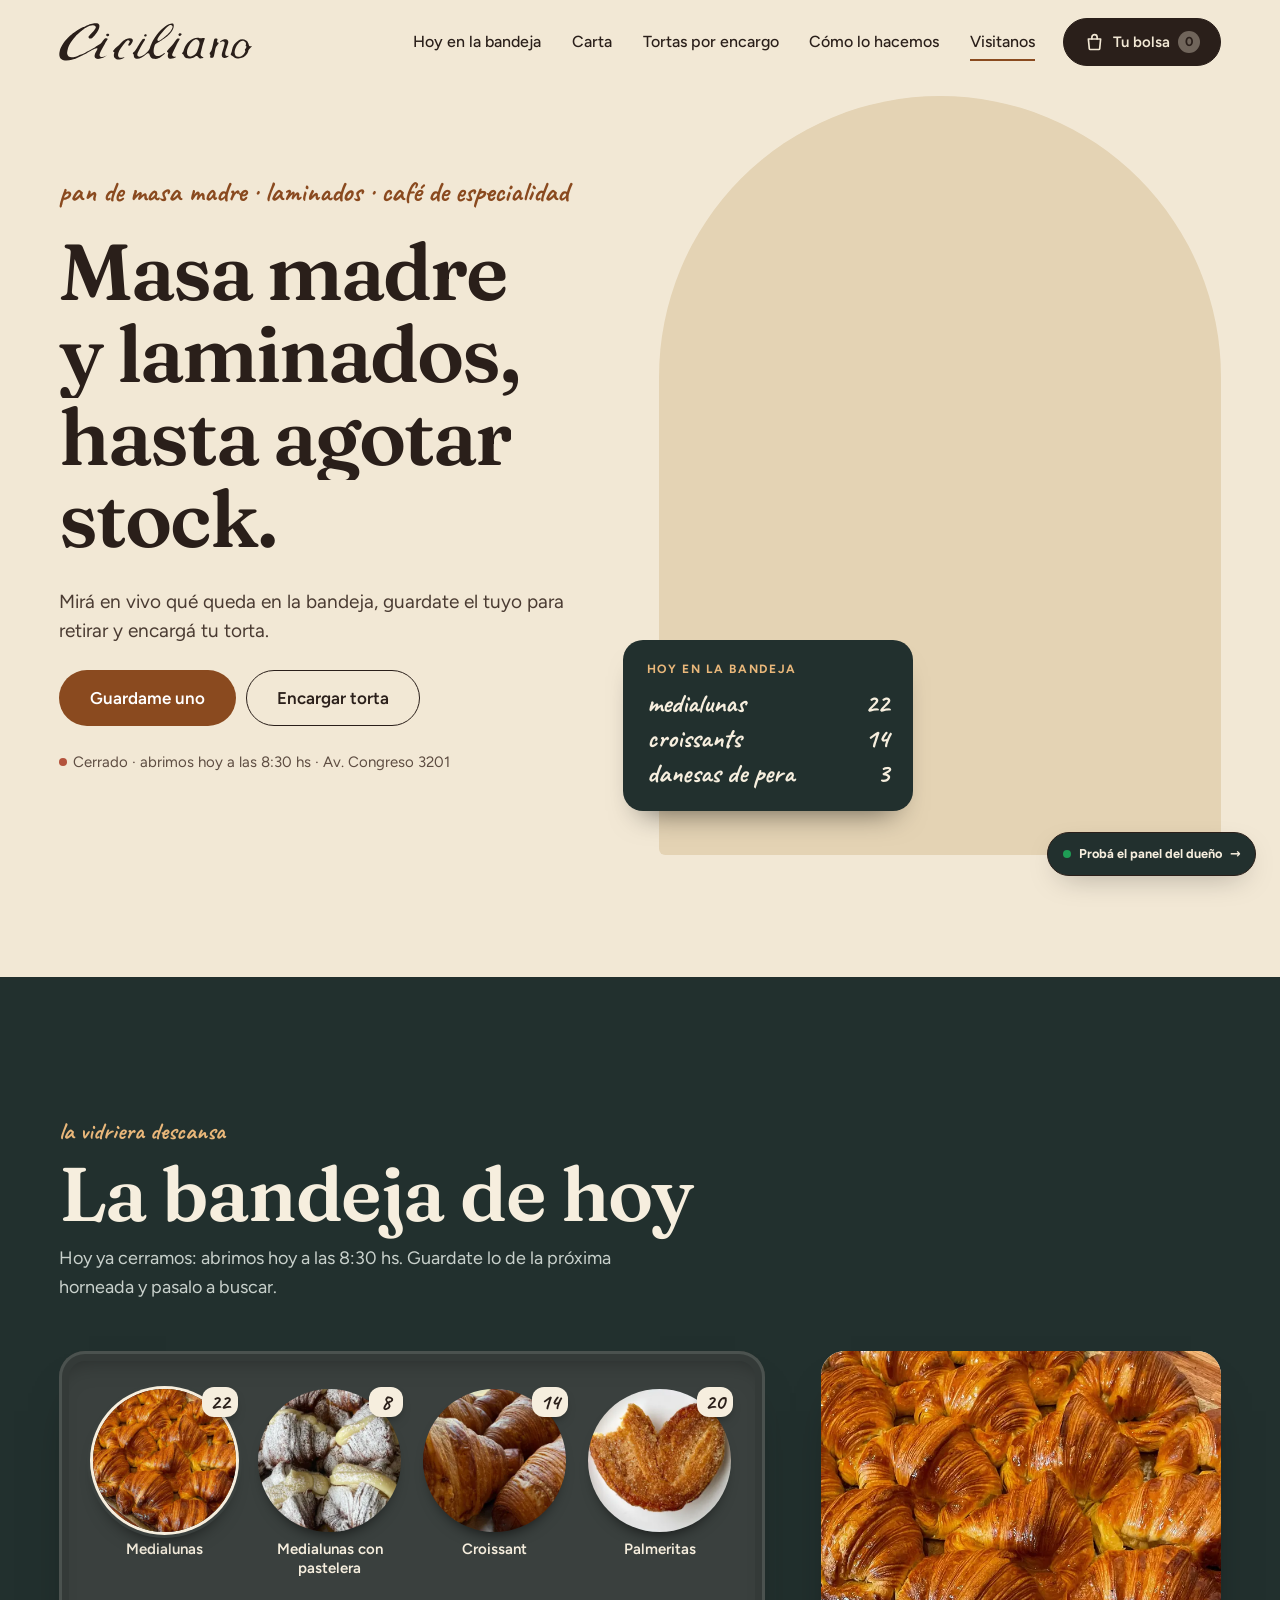
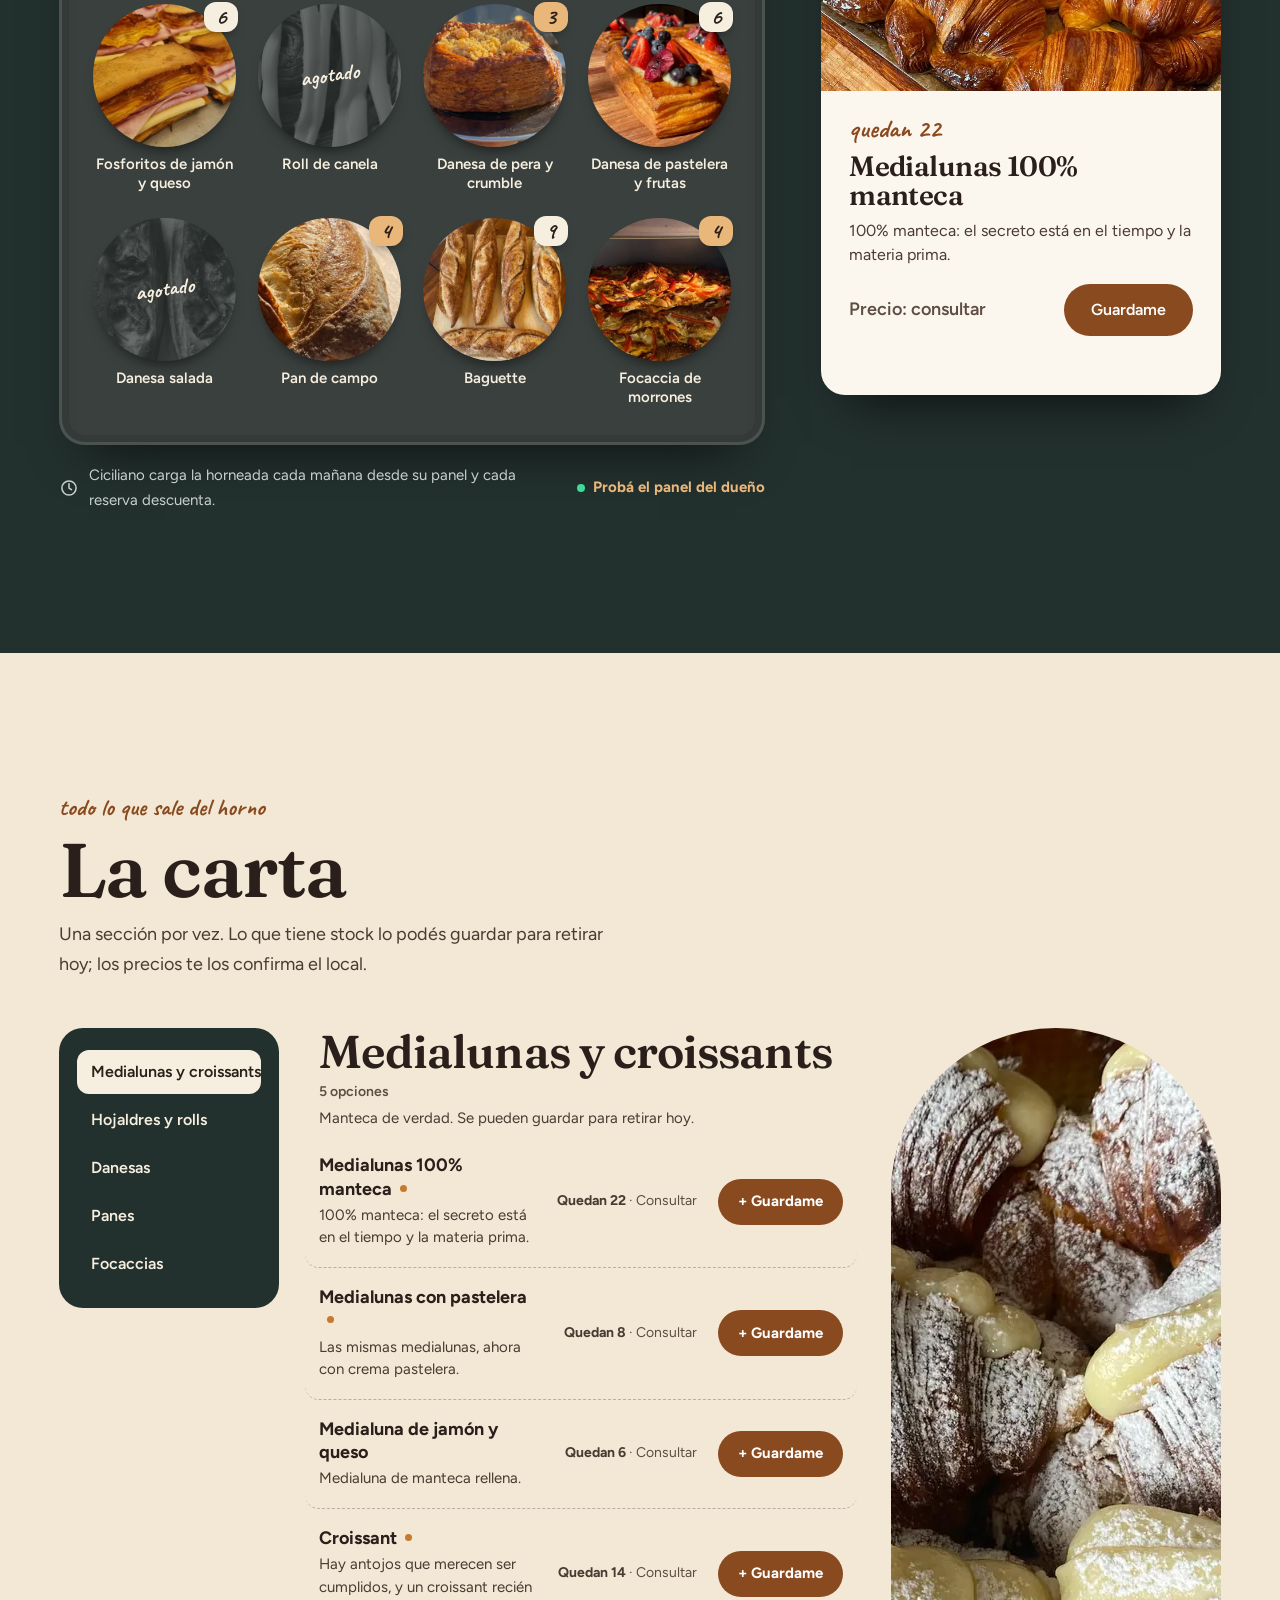
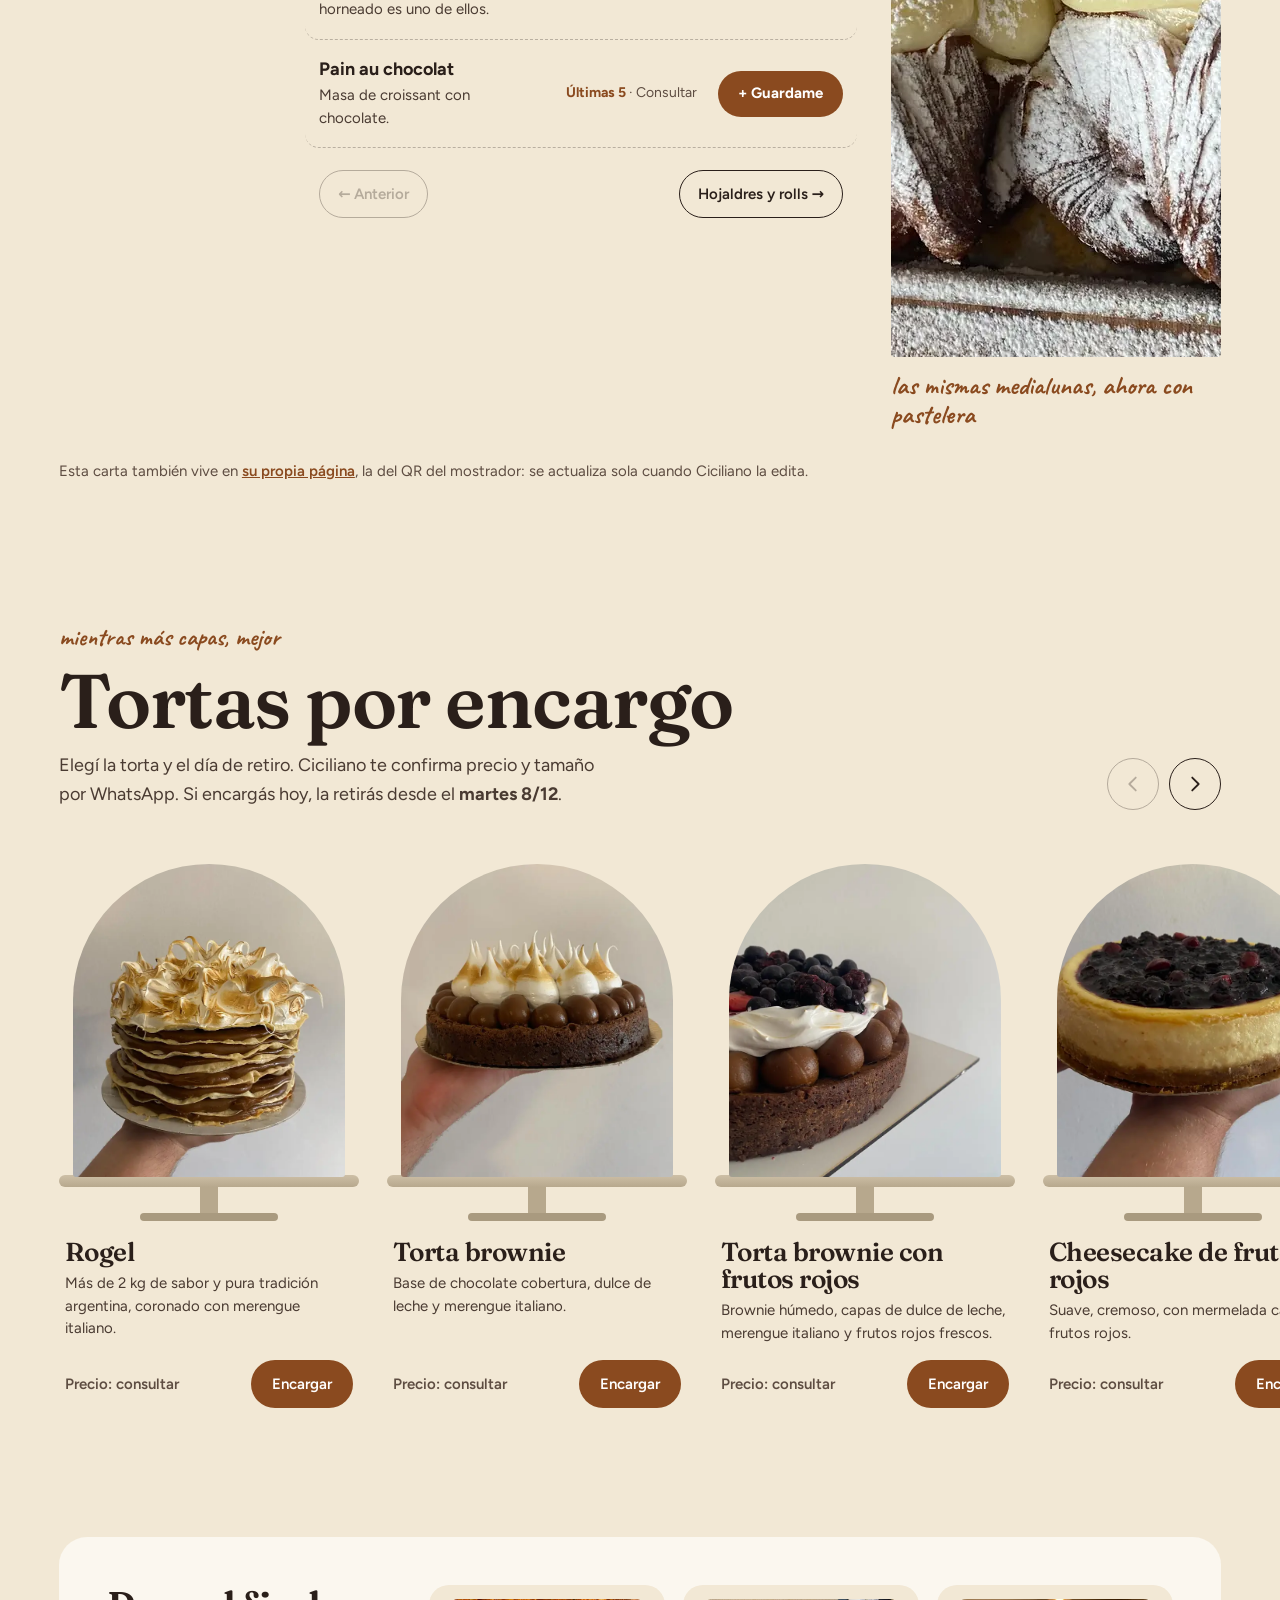
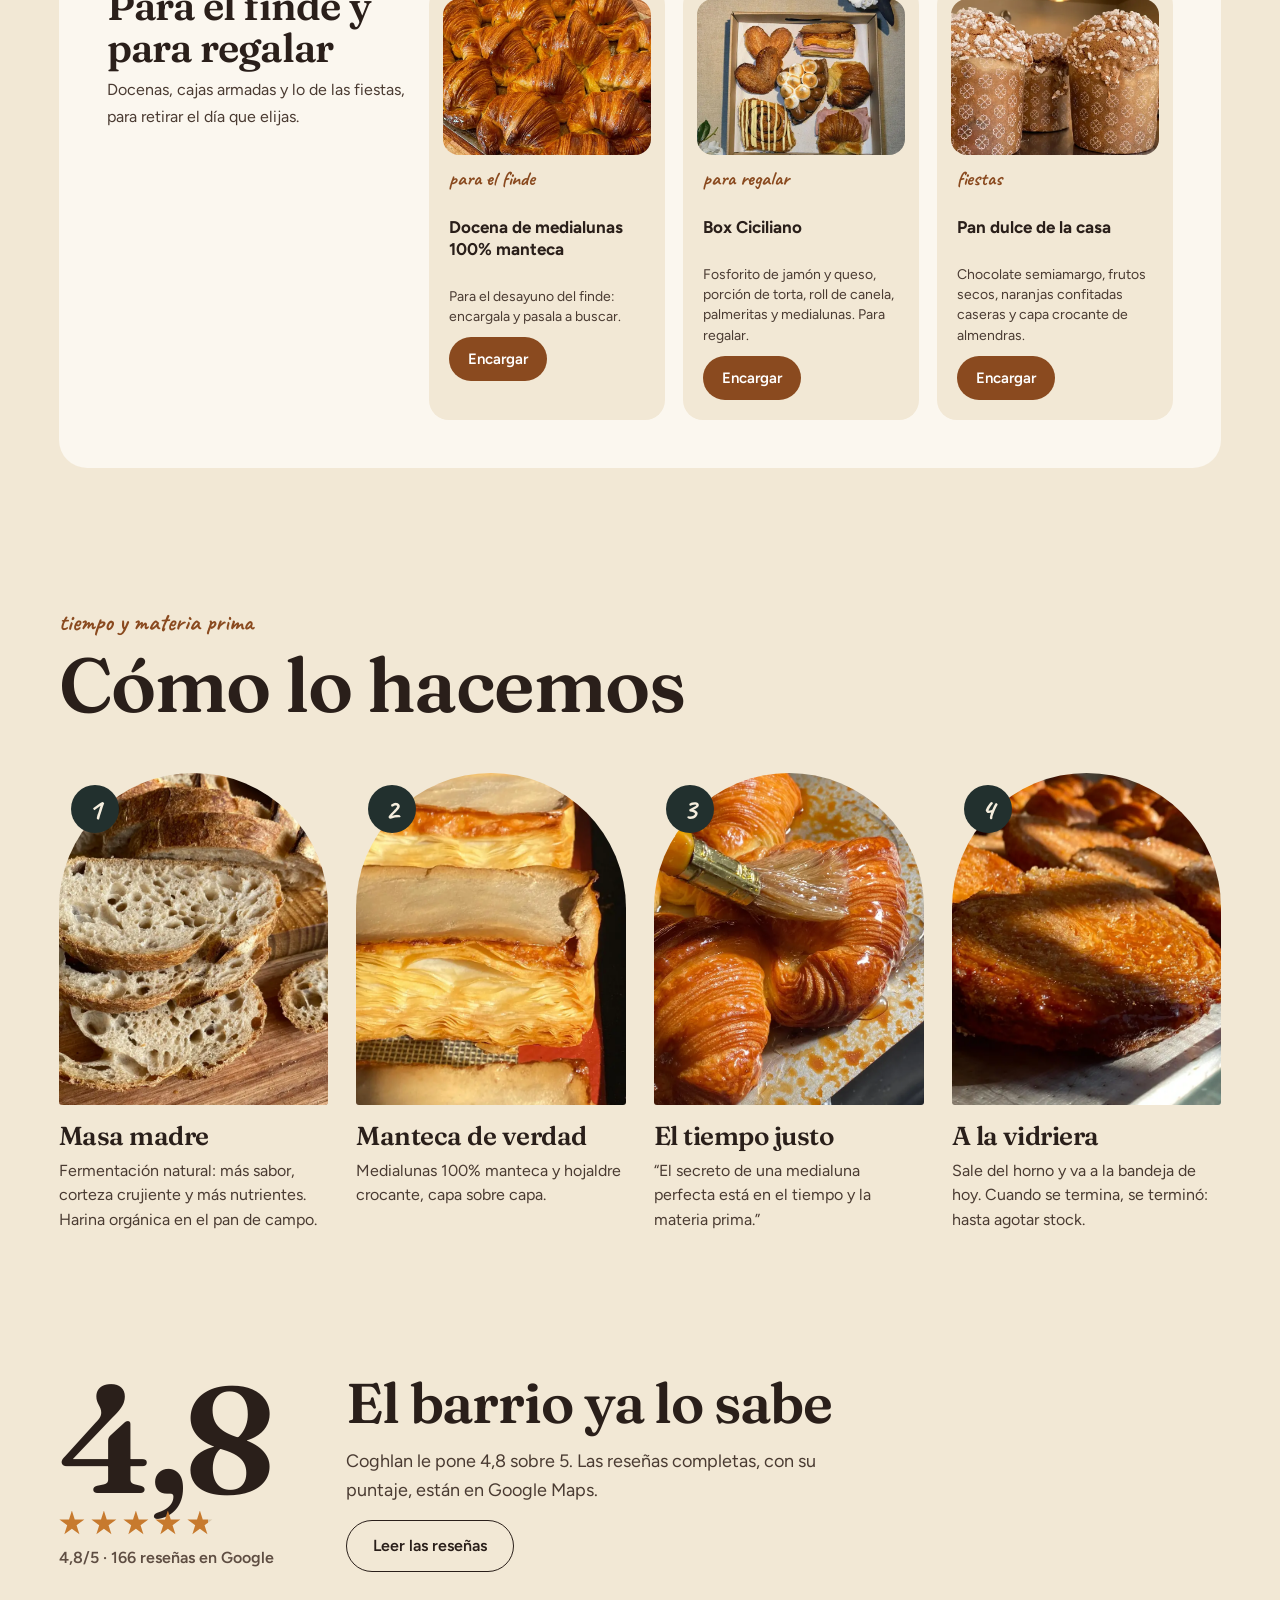
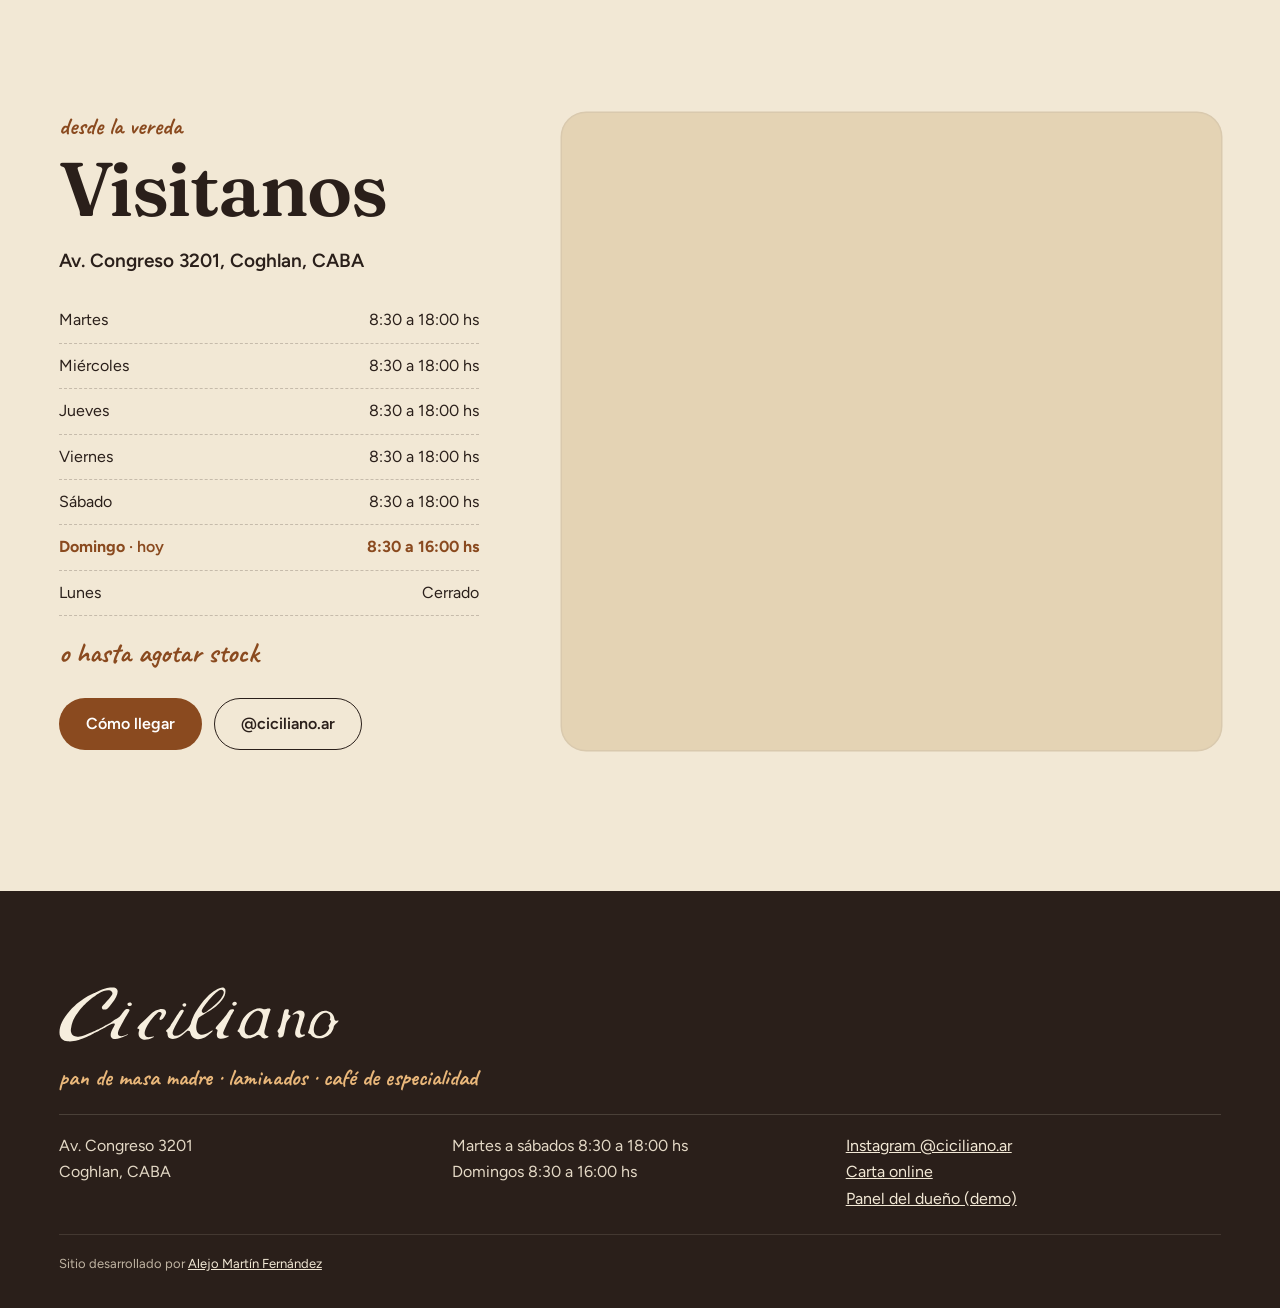
==== commit ce8d1a2b: "Saco la sección Contá las capas Co-Authored-By: Claude Opus 5.5 <noreply@anthropic.com> Claude-Sessi" ====
--- a/index.html
+++ b/index.html
@@ -33,7 +33,7 @@
 <link rel="preload" as="image" imagesrcset="img/f/hero-celu-480.webp 480w, img/f/hero-celu-800.webp 800w, img/f/hero-celu-1100.webp 1100w" imagesizes="92vw" media="(max-width: 899px)">
 <link rel="preload" as="image" imagesrcset="img/f/hero-desk-800.webp 800w, img/f/hero-desk-1300.webp 1300w" imagesizes="46vw" media="(min-width: 900px)">
 <link rel="stylesheet" href="kit/kit.css?v=1">
-<link rel="stylesheet" href="css/estilos.css?v=1">
+<link rel="stylesheet" href="css/estilos.css?v=2">
 </head>
 <body>
 
@@ -231,19 +231,6 @@
         <p class="paso__d">Sale del horno y va a la bandeja de hoy. Cuando se termina, se terminó: hasta agotar stock.</p>
       </li>
     </ol>
-    <div class="lupa rv">
-      <div class="lupa__txt">
-        <h3 class="lupa__t">Contá las capas</h3>
-        <p class="lupa__d">Arrastrá la línea sobre la medialuna abierta.</p>
-        <p class="lupa__nom tiza" data-lupa-nom aria-live="polite">capas de manteca</p>
-      </div>
-      <div class="lupa__fig" data-lupa>
-        <img src="img/f/medialuna-corte-700.webp" srcset="img/f/medialuna-corte-700.webp 700w, img/f/medialuna-corte-1100.webp 1100w" sizes="(min-width: 900px) 560px, 90vw" alt="Medialuna abierta en la mano: se ven las capas del laminado" width="700" height="707" loading="lazy" decoding="async" draggable="false">
-        <span class="lupa__linea" data-lupa-linea aria-hidden="true"><span class="lupa__manija"></span></span>
-        <label class="sr" for="lupa-r">Mover la línea</label>
-        <input class="lupa__rango" id="lupa-r" type="range" min="0" max="100" value="44" data-lupa-r>
-      </div>
-    </div>
   </div>
 </section>
 
@@ -306,6 +293,6 @@
   </div>
 </footer>
 
-<script type="module" src="js/main.js?v=1"></script>
+<script type="module" src="js/main.js?v=2"></script>
 </body>
 </html>
--- a/css/estilos.css
+++ b/css/estilos.css
@@ -478,7 +478,7 @@
 @media (min-width: 900px) and (max-width: 1099px) { .regalar { grid-template-columns: 1fr; } }
 
 /* =========================================================
-   CÓMO LO HACEMOS + CONTÁ LAS CAPAS
+   CÓMO LO HACEMOS
    ========================================================= */
 .capas { padding: var(--aire) 0 0; }
 .capas__in { max-width: calc(var(--max) + 2 * var(--pad)); margin: 0 auto; }
@@ -499,23 +499,6 @@
 @media (min-width: 900px) {
   .pasos { display: grid; grid-template-columns: repeat(4, minmax(0, 1fr)); gap: 28px; overflow: visible; padding: 0 var(--pad); max-width: calc(var(--max) + 2 * var(--pad)); margin: 0 auto; cursor: auto; user-select: auto; -webkit-user-select: auto; }
   .paso { max-width: none; }
-}
-
-.lupa { margin: clamp(48px, 7vw, 90px) var(--pad) 0; background: var(--vidriera); color: var(--tiza); border-radius: 28px; padding: clamp(24px, 4vw, 52px); display: grid; gap: 26px; }
-.lupa__t { font-size: clamp(32px, 7vw, 48px); }
-.lupa__d { color: var(--gris); margin-top: 8px; }
-.lupa__nom { margin-top: 14px; font-size: 34px; color: var(--oro); line-height: 1.1; min-height: 1.2em; }
-.lupa__fig { position: relative; border-radius: 22px; overflow: hidden; touch-action: pan-y; cursor: ew-resize; user-select: none; -webkit-user-select: none; aspect-ratio: 700 / 707; background: #2E3432; }
-.lupa__fig img { width: 100%; height: 100%; object-fit: cover; pointer-events: none; -webkit-user-drag: none; }
-.lupa__linea { position: absolute; top: 0; bottom: 0; left: 22%; width: 3px; margin-left: -1.5px; background: var(--tiza); box-shadow: 0 0 0 1px rgba(0, 0, 0, .25); pointer-events: none; }
-.lupa__manija { position: absolute; top: 50%; left: 50%; width: 52px; height: 52px; margin: -26px 0 0 -26px; border-radius: 50%; background: var(--tiza); box-shadow: 0 8px 18px -6px rgba(0, 0, 0, .6); }
-.lupa__manija::before, .lupa__manija::after { content: ""; position: absolute; top: 50%; width: 0; height: 0; border: 7px solid transparent; margin-top: -7px; }
-.lupa__manija::before { left: 6px; border-right-color: var(--tinta); }
-.lupa__manija::after { right: 6px; border-left-color: var(--tinta); }
-.lupa__rango { position: absolute; inset: auto 0 0 0; width: 100%; opacity: 0; height: 1px; pointer-events: none; }
-.lupa__rango:focus-visible + * , .lupa__fig:focus-within { outline: 3px solid var(--oro); outline-offset: 3px; }
-@media (min-width: 900px) {
-  .lupa { grid-template-columns: minmax(0, 1fr) minmax(0, 560px); align-items: center; gap: 56px; margin-inline: max(var(--pad), calc((100vw - var(--max)) / 2)); }
 }
 
 /* =========================================================
